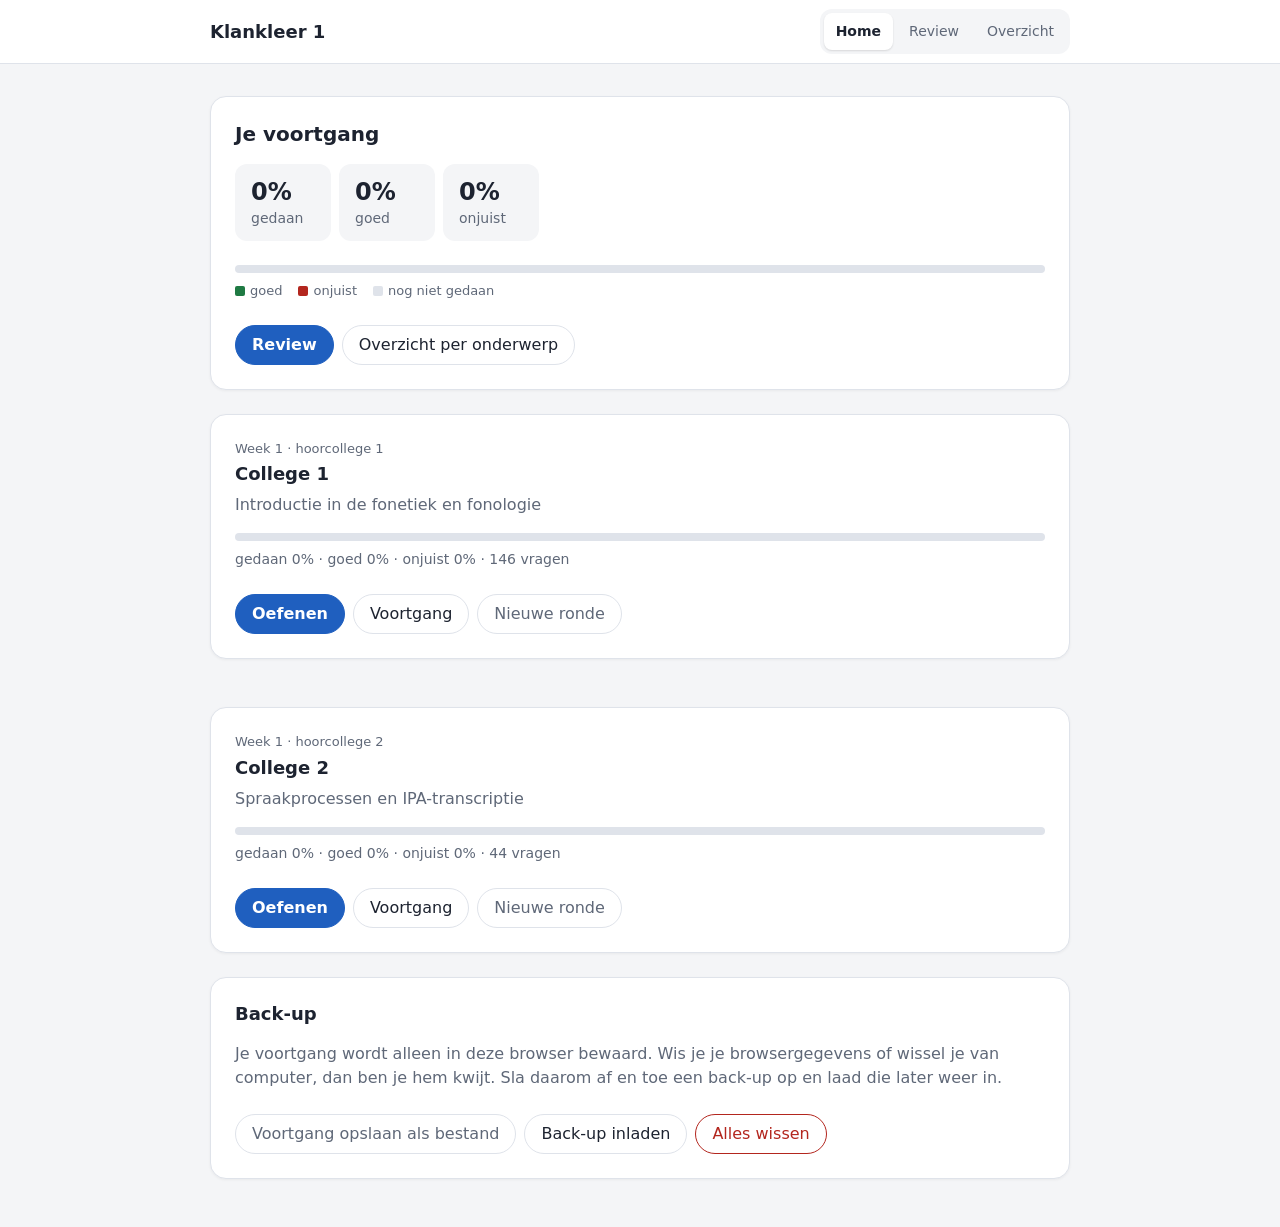
==== index.html @ 759a0076 "College 2: dia 22, 23, 36, 39, 49, 50 en 51 Co-Authored-By: Claude Opus 5.5 <noreply@anthropic.com> " ====
<!doctype html>
<html lang="nl">
<head>
<meta charset="utf-8">
<meta name="viewport" content="width=device-width, initial-scale=1">
<title>Klankleer 1 – Oefenen</title>
<style>
:root{
  --bg:#f4f5f7; --panel:#ffffff; --ink:#1d2330; --muted:#5f6878; --line:#dfe3ea;
  --accent:#1f5fbf; --accent-ink:#ffffff; --good:#1f7a43; --good-bg:#e5f4ea; --bad:#b3261e; --bad-bg:#fbe9e7; --flag:#b25e00; --flag-bg:#fff1dc;
  --chip:#ffffff; --chip-line:#9aa4b5; --band:#eef0f3; --focus:#f2b705;
}
@media (prefers-color-scheme: dark){
  :root:not([data-theme="light"]){
    --bg:#15181e; --panel:#1e232b; --ink:#e7eaf0; --muted:#a3abb9; --line:#323946;
    --accent:#6ea2ff; --accent-ink:#0d1420; --good:#6fd49a; --good-bg:#18301f; --bad:#ff8a80; --bad-bg:#3a1d1b; --flag:#ffb357; --flag-bg:#3a2a12;
    --chip:#ffffff; --chip-line:#9aa4b5; --band:#2a303a;
  }
}
:root[data-theme="dark"]{
  --bg:#15181e; --panel:#1e232b; --ink:#e7eaf0; --muted:#a3abb9; --line:#323946;
  --accent:#6ea2ff; --accent-ink:#0d1420; --good:#6fd49a; --good-bg:#18301f; --bad:#ff8a80; --bad-bg:#3a1d1b; --flag:#ffb357; --flag-bg:#3a2a12;
  --chip:#ffffff; --chip-line:#9aa4b5; --band:#2a303a;
}
*{box-sizing:border-box}
html,body{margin:0;padding:0}
body{background:var(--bg);color:var(--ink);font:16px/1.5 system-ui,-apple-system,"Segoe UI",Roboto,Ubuntu,sans-serif}
button{font:inherit;cursor:pointer}
a{color:var(--accent)}
header{position:sticky;top:0;z-index:20;background:var(--panel);border-bottom:1px solid var(--line);height:56px;
  display:flex;align-items:center;gap:12px;padding:0 16px}
header h1{font-size:17px;margin:0;font-weight:650;flex:1;white-space:nowrap;overflow:hidden;text-overflow:ellipsis}
.tabs{display:flex;gap:4px;background:var(--bg);padding:3px;border-radius:10px}
.tabs button{border:0;background:transparent;color:var(--muted);padding:6px 12px;border-radius:8px;font-size:14px}
.tabs button.on{background:var(--panel);color:var(--ink);box-shadow:0 1px 2px rgba(0,0,0,.12);font-weight:600}
.wrap{max-width:900px;margin:0 auto}
main{flex:1;min-width:0;padding:20px 16px 60px;scroll-margin-top:56px}
.page{max-width:860px;margin:0 auto}
.prog{height:4px;background:var(--line);border-radius:2px;margin:0 0 14px;overflow:hidden}.prog i{display:block;height:100%;background:var(--accent)}
.sbar{display:flex;height:10px;border-radius:5px;overflow:hidden;background:var(--line);margin:6px 0 2px}.sbar .g{background:var(--good)}.sbar .b{background:var(--bad)}
details.cat{border-top:1px solid var(--line);padding:12px 0}details.cat summary{cursor:pointer;list-style:none}details.cat summary::-webkit-details-marker{display:none}
.catrow{display:flex;justify-content:space-between;gap:10px;flex-wrap:wrap}.catrow b{font-size:16px}.nums{font-size:14px;color:var(--muted);font-variant-numeric:tabular-nums}
.grp{margin:10px 0 0 4px}.cr{display:flex;align-items:center;gap:12px;white-space:nowrap}@media(max-width:560px){.flag .lbl{display:none}}
.flag{border:1px solid var(--line);background:none;color:var(--muted);border-radius:999px;padding:2px 10px;font:inherit;font-size:13px;cursor:pointer;display:inline-flex;gap:5px;align-items:center}
.flag .ic{font-size:14px}.flag.on{border-color:var(--flag);color:var(--flag);background:var(--flag-bg);font-weight:600}
.fl{color:var(--flag)}.clickwrap{background:#fff;border:1px solid var(--line);border-radius:12px;padding:var(--s4);max-width:520px}.clicksvg{display:block;width:100%;height:auto;cursor:crosshair}.clicksvg .seg{stroke:#222;stroke-width:1.6}.clicksvg .seg.target{stroke:#1e8e3e;stroke-width:5}.clicksvg .dot{fill:#1a56c4}.clicksvg .dot.good{fill:#1e8e3e}.clicksvg .dot.bad{fill:#c5221f}.done{color:var(--good);margin-top:var(--s2)}.opt span.cnt{display:inline;font-weight:400;color:var(--muted)}.revhead{display:flex;justify-content:space-between;gap:var(--s3);margin-bottom:var(--s3)}.revhead a{color:var(--accent)}.revbox{margin-top:14px;padding-top:4px}.times{color:var(--bad);font-size:12px}.again{color:var(--accent)}.ovrow{display:flex;flex-wrap:wrap;gap:10px;align-items:center;margin-top:12px}.grp h4{margin:8px 0 2px;font-size:14px}.grp ul{margin:0;padding-left:18px;font-size:14px}.grp li{margin-bottom:var(--s2)}.rounds{margin-top:var(--s4);padding:var(--s3) var(--s4);background:var(--bg);border-radius:12px}
.optgroup{margin-top:var(--s6)}.optgroup h3{font-size:16px;margin:0 0 var(--s2)}
.opt{display:flex;gap:var(--s3);align-items:flex-start;padding:var(--s3) var(--s4);border:1px solid var(--line);border-radius:12px;margin-top:var(--s2);cursor:pointer}.opt:has(input:checked){border-color:var(--accent);background:var(--bg)}.opt input{margin-top:5px}.opt span{display:flex;flex-direction:column;gap:var(--s1)}
.qprev{color:var(--muted);font-size:13px;line-height:18px}.qprev .ans{color:var(--ink)}.grp li button{border:0;background:none;color:var(--accent);padding:2px 0;text-decoration:underline;font:inherit;text-align:left}
.legend{display:flex;gap:14px;font-size:13px;color:var(--muted);margin:4px 0 8px}.legend span::before{content:'';display:inline-block;width:10px;height:10px;border-radius:2px;margin-right:5px;vertical-align:-1px;background:var(--c)}
.crumb{color:var(--muted);font-size:14px;margin-bottom:6px;display:flex;justify-content:space-between;gap:8px}
.card{background:var(--panel);border:1px solid var(--line);border-radius:14px;padding:22px;box-shadow:0 1px 3px rgba(0,0,0,.05)}
.card h2{font-size:20px;margin:0 0 14px;line-height:1.35}
.figure{margin:12px 0;text-align:center}
.figure img{max-width:100%;max-height:60vh;height:auto;border-radius:8px;border:1px solid var(--line);background:#fff}
.btns{display:flex;flex-wrap:wrap;gap:10px;margin-top:18px;align-items:center}
.btn{border:1px solid var(--line);background:var(--panel);color:var(--ink);padding:9px 16px;border-radius:999px}
.btn.primary{background:var(--accent);border-color:var(--accent);color:var(--accent-ink);font-weight:600}
.btn.good{border-color:var(--good);color:var(--good)}
.btn.bad{border-color:var(--bad);color:var(--bad)}
.btn:disabled{opacity:.45;cursor:default}
.btn:focus-visible,.chip:focus-visible,.zone:focus-visible,input:focus-visible{outline:3px solid var(--focus);outline-offset:2px}
.feedback{margin-top:16px;padding:12px 14px;border-radius:10px;background:var(--bg);display:none}
.feedback.show{display:block}
.feedback.good{background:var(--good-bg)}
.feedback.bad{background:var(--bad-bg)}
.feedback .score{font-weight:650}
.ref{color:var(--muted);font-style:italic;margin-top:10px;font-size:15px}
.blankline{font-size:17px;line-height:2.2}
.blankline p{margin:0}
.blank{font:inherit;font-size:16px;padding:4px 8px;border:1px solid var(--chip-line);border-radius:6px;width:12em;max-width:100%;background:var(--panel);color:var(--ink)}
.blank.good{border-color:var(--good);background:var(--good-bg)}
.blank.bad{border-color:var(--bad);background:var(--bad-bg)}
.sol{font-size:14px;color:var(--good);margin-left:6px;font-weight:600}
.flip{min-height:180px;display:flex;flex-direction:column;justify-content:center;text-align:center;font-size:18px}
.flip p{margin:4px 0}
.flip .back{border-top:1px dashed var(--line);margin-top:16px;padding-top:16px}
.mc label{display:flex;gap:10px;align-items:flex-start;padding:10px 12px;border:1px solid var(--line);border-radius:10px;margin:8px 0;cursor:pointer}
.mc label.good{border-color:var(--good);background:var(--good-bg)}
.mc label.bad{border-color:var(--bad);background:var(--bad-bg)}
/* drag and drop */
.dqwrap{overflow-x:auto;border-radius:8px}
.dq{position:relative;width:100%;user-select:none;-webkit-user-select:none;background:#fff;border-radius:8px;overflow:hidden;border:1px solid var(--line)}
.dq img.bg{position:absolute;inset:0;width:100%;height:100%;pointer-events:none}
.zone{position:absolute;display:flex;flex-wrap:wrap;align-content:center;justify-content:center;gap:.2em;padding:.15em;border-radius:.3em}
.zone.hover{outline:.15em dashed var(--accent);background:rgba(31,95,191,.08)}
.zone.target{outline:.12em dashed rgba(31,95,191,.55)}
.chip{touch-action:none;position:absolute;display:flex;align-items:center;justify-content:center;text-align:center;line-height:1.1;
  background:var(--chip);color:#1d2330;border:.08em solid var(--chip-line);border-radius:.3em;padding:.1em .25em;
  font-size:1em;cursor:grab;box-shadow:0 .08em .2em rgba(0,0,0,.18);hyphens:manual;overflow-wrap:normal;z-index:2}
.chip p{margin:0}
.zone .chip{position:static}
.viewonly .chip{cursor:default}
.chip.drag{cursor:grabbing;z-index:50;box-shadow:0 .3em .8em rgba(0,0,0,.3)}
.chip.sel{outline:.15em solid var(--focus)}
.chip.good{border-color:#1f7a43;background:#e5f4ea}
.chip.bad{border-color:#b3261e;background:#fbe9e7}
.ipa{font-family:"Charis SIL","Doulos SIL","Noto Sans","DejaVu Sans","Segoe UI",sans-serif}
.chip .ipa{font-size:1.5em}
.card h2.ipaq{font-weight:400}.card h2.ipaq b{font-weight:800}
.ipain{font-family:"Charis SIL","Doulos SIL","Noto Sans","DejaVu Sans","Segoe UI",sans-serif;font-size:22px;min-width:7em;text-align:center}
.ipakeys{display:flex;flex-wrap:wrap;gap:6px;margin-top:12px}
.btn.ipakey{min-width:48px;font-size:22px;padding:4px 10px;font-family:"Charis SIL","Doulos SIL","Noto Sans","DejaVu Sans","Segoe UI",sans-serif}
.hint{color:var(--muted);font-size:14px;margin:8px 0 0}
.bar{height:8px;border-radius:4px;background:var(--line);overflow:hidden;min-width:80px}
.bar i{display:block;height:100%;background:var(--good)}
.stat{display:flex;gap:12px;flex-wrap:wrap;margin:6px 0 14px}
.stat div{background:var(--bg);border-radius:10px;padding:10px 14px}
.stat b{display:block;font-size:22px}
.muted{color:var(--muted)}
@media (max-width:820px){
  header h1{font-size:15px}
  .tabs button{padding:6px 8px}
  .card{padding:16px}
}
.tabs a{color:var(--muted);padding:6px 12px;border-radius:8px;font-size:14px;text-decoration:none;white-space:nowrap}
.tabs a.on{background:var(--panel);color:var(--ink);box-shadow:0 1px 2px rgba(0,0,0,.12);font-weight:600}
.tabs a.back{color:var(--accent)}
#brand{color:inherit;text-decoration:none}
.card + .card,.grid + .card,.card + .grid{margin-top:16px}
.card h3{margin:0 0 6px;font-size:18px}
.grid{display:grid;grid-template-columns:repeat(auto-fill,minmax(260px,1fr));gap:16px;margin-top:16px}
.grid .card{margin:0}
.small{font-size:13px}
.warn{background:var(--bad-bg);color:var(--ink);padding:8px 12px;border-radius:8px}
:root{--hi:#2e8b57;--mid:#e0a526;--lo:#c8453b}
.tiles{display:grid;grid-template-columns:repeat(auto-fill,minmax(150px,1fr));gap:10px;margin-top:10px}
.tile{display:flex;flex-direction:column;gap:2px;align-items:flex-start;text-align:left;border:0;border-radius:10px;padding:12px;color:#fff;font:inherit}
.tile .big{font-size:24px;font-weight:700;line-height:1.1}
.tile.hi{background:var(--hi)}.tile.mid{background:var(--mid);color:#1d2330}.tile.lo{background:var(--lo)}
.tile.todo{background:var(--bg);color:var(--muted);border:1px dashed var(--line)}
@media (max-width:600px){ header{flex-wrap:wrap;height:auto;padding:8px 12px;gap:6px} header h1{flex-basis:100%} .tabs{overflow-x:auto;max-width:100%} }

/* ---------- ritme: alles op een 4px-raster (4, 8, 12, 16, 24, 32, 48) ---------- */
.czbox{margin:var(--s6) 0;padding:var(--s6) var(--s4);border:1px solid var(--line);border-radius:12px;background:var(--bg);text-align:center}
.czlabel{font-size:14px;color:var(--muted);text-transform:uppercase;letter-spacing:.06em;margin-bottom:var(--s4)}
.czrow{display:flex;flex-wrap:wrap;justify-content:center;align-items:center;gap:var(--s2)}
.czsep{color:var(--muted)}
.cz{min-width:120px;padding:var(--s3) var(--s4);border:2px solid var(--line);border-radius:8px;background:var(--panel);font-size:17px;font-weight:600}

@media (max-width:600px){.czsep{display:none}.czrow{display:grid;grid-template-columns:1fr 1fr}.cz{min-width:0;font-size:16px}}
.cz.gap{border-style:dashed;border-color:var(--accent);color:var(--accent);background:transparent}
.cz.gap.shown{border-style:solid;border-color:var(--good);background:var(--good-bg);color:var(--good)}
.cz{display:flex;justify-content:center;align-items:center;text-align:center}
:root{--s1:4px;--s2:8px;--s3:12px;--s4:16px;--s6:24px;--s8:32px;--s12:48px;--page:860px}
header{height:64px;padding:0 max(var(--s4),calc((100% - var(--page)) / 2));gap:var(--s4)}
header h1{font-size:18px}
.tabs{padding:var(--s1);gap:var(--s1);border-radius:12px}
.tabs a{padding:var(--s2) var(--s3);border-radius:8px}
main{padding:var(--s8) var(--s4) var(--s12)}
.card{padding:var(--s6);border-radius:16px}
.card h2{margin:0 0 var(--s4)}
.card h3{margin:0 0 var(--s1);font-size:18px;line-height:1.3}
.card + .card,.grid + .card,.card + .grid{margin-top:var(--s6)}
.grid{grid-template-columns:repeat(auto-fill,minmax(320px,1fr));gap:var(--s6);margin-top:var(--s6)}
.grid .card.col{display:flex;flex-direction:column}
.card.col .small{margin-bottom:var(--s1)}
.card.col p{margin:0 0 var(--s4)}
.card.col .btns{margin-top:auto;padding-top:var(--s6)}
.stat{gap:var(--s2);margin:0 0 var(--s6)}
.stat div{padding:var(--s3) var(--s4);border-radius:12px;min-width:96px;font-size:14px;color:var(--muted)}
.stat b{font-size:24px;line-height:32px;color:var(--ink)}
.sbar{height:8px;border-radius:4px;margin:0}
.legend{gap:var(--s4);margin:var(--s2) 0 0}
.nums{margin-top:var(--s2)}
.btns{gap:var(--s2);margin-top:var(--s6)}
.btn{padding:var(--s2) var(--s4);min-height:40px;line-height:22px}
.btn:disabled,.btn.primary:disabled{opacity:1;background:transparent;border-color:var(--line);color:var(--muted);font-weight:400;cursor:default}
.card > p.muted{margin:var(--s4) 0 0}
.warn{margin:var(--s4) 0 0;padding:var(--s2) var(--s3)}
.revbox{margin-top:var(--s6);padding-top:0}
.revbox .btns{margin-top:var(--s2)!important}
.revbox .small + .btns + .small{margin-top:var(--s4)!important}
details.cat{padding:var(--s4) 0}
details.cat:first-of-type{margin-top:var(--s6)}
.catrow{margin-bottom:var(--s2)}
.grp{margin:var(--s3) 0 0}
.grp h4{margin:var(--s3) 0 var(--s1)}
.prog{margin:0 0 var(--s4)}
.crumb{margin-bottom:var(--s2);align-items:center;min-height:32px}
.feedback{margin-top:var(--s4);padding:var(--s3) var(--s4);border-radius:12px}
.ref{margin-top:var(--s2)}
.tiles{gap:var(--s3);margin-top:var(--s3)}
.tile{padding:var(--s3) var(--s4);border-radius:12px;gap:var(--s1)}
.mc label{padding:var(--s3) var(--s4);margin:var(--s2) 0;gap:var(--s3)}
.card h2 p{margin:0}.card h2 p + p{margin-top:var(--s2)}
.card.col > p.muted{margin:var(--s1) 0 var(--s4)}
.grid{grid-template-columns:1fr}
.catrow{align-items:baseline}.catrow .nums{margin-top:0}
@media (max-width:820px){ .card{padding:var(--s4)} main{padding:var(--s6) var(--s4) var(--s12)} }
@media (max-width:600px){ header{height:auto;padding:var(--s2) var(--s4);gap:var(--s2)} .grid{grid-template-columns:1fr} }

/* klikbaar maken zichtbaar */
details.cat summary{border-radius:8px;margin:0 calc(-1 * var(--s2));padding:var(--s2)}
details.cat summary:hover{background:var(--bg)}
details.cat summary:focus-visible{outline:3px solid var(--focus)}
.chev{display:inline-block;width:8px;height:8px;border-right:2px solid var(--muted);border-bottom:2px solid var(--muted);transform:rotate(-45deg);margin:0 var(--s3) 0 var(--s1);vertical-align:2px;transition:transform .15s}
details.cat[open] .chev{transform:rotate(45deg);vertical-align:4px}
details.cat{padding:var(--s2) 0}
.tile{position:relative;cursor:pointer;transition:transform .1s, box-shadow .1s}
.tile:hover{transform:translateY(-2px);box-shadow:0 4px 12px rgba(0,0,0,.15)}
.tile .go{position:absolute;right:var(--s3);bottom:var(--s3);font-size:16px;opacity:.8}
</style>
</head>
<body>
<header>
  <h1><a id="brand" href="#/">Klankleer 1</a></h1>
  <nav class="tabs" id="nav"></nav>
</header>
<div class="wrap">
  <main><div class="page" id="page"></div></main>
</div>
<script>
const DATA = {"colleges": [{"id": "c1", "title": "College 1", "week": "Week 1 · hoorcollege 1", "sub": "Introductie in de fonetiek en fonologie", "items": [{"code": "KLC1D14V1", "num": 1, "title": "Fonetiek – deelgebieden", "cat": "Fonetiek", "type": "drag", "question": "Sleep elk deelgebied van de fonetiek naar wat het bestudeert.", "size": {"width": 600, "height": 360}, "bg": "images/KLC1D14V1.png", "els": [{"text": "<p>articulatorisch<\/p>", "x": 73.2, "y": 79.44444444444444, "w": 7.6, "h": 2}, {"text": "<p>akoestisch<\/p>", "x": 6.533333333333334, "y": 79.44444444444444, "w": 7.6, "h": 2}, {"text": "<p>perceptief<\/p>", "x": 39.86666666666667, "y": 79.44444444444444, "w": 7.6, "h": 2}], "zones": [{"x": 5.833333333333333, "y": 50, "w": 8.125, "h": 2.5, "single": true, "correct": [0], "label": "spraakproductie"}, {"x": 39.166666666666664, "y": 50, "w": 8.125, "h": 2.5, "single": true, "correct": [1], "label": "spraakgeluid"}, {"x": 72.5, "y": 50, "w": 8.125, "h": 2.5, "single": true, "correct": [2], "label": "spraakperceptie"}], "ref": "Zie: week 1, college 1, dia 14"}, {"code": "KLC1D19V1", "num": 2, "title": "Fonetiek – fonetiek en fonologie", "cat": "Fonetiek", "type": "mc", "question": "<p>Welke van deze twee zinnen is waar?<\/p>", "answers": [{"text": "<div>Fonologie is een subdomein van fonetiek.<\/div>", "correct": false}, {"text": "<div>Fonetiek is een subdomein van fonologie.<\/div>", "correct": true}], "ref": "Zie: week 1, college 1, dia 19"}, {"code": "KLC1D18V1", "num": 3, "title": "Fonetiek – fonologie", "cat": "Fonetiek", "type": "blanks", "question": "<p>Vul het ontbrekende woord in.<\/p>", "segs": [{"text": "<p>Fonologie is een deelgebied van taalkunde dat zich bezighoudt met "}, {"blank": ["klanksystemen"]}, {"text": ".<\/p>"}], "correct": "klanksystemen", "ref": "Zie: week 1, college 1, dia 18", "image": null, "alt": ""}, {"code": "KLC1D14V2", "num": 4, "title": "Fonetiek – deelgebieden", "cat": "Fonetiek", "type": "blanks", "question": "<p>Hoe heet het deelgebied van de fonetiek dat de productie van spraakklanken bestudeert?<\/p>", "segs": [{"text": "<p>"}, {"blank": ["articulatorisch"]}, {"text": "<\/p>"}], "correct": "articulatorisch", "ref": "Zie: week 1, college 1, dia 14", "image": null, "alt": ""}, {"code": "KLC1D13V1", "num": 5, "title": "Fonetiek – wat bestudeert fonetiek", "cat": "Fonetiek", "type": "card", "front": "<p>Welke drie onderdelen van de fonetiek zijn op de dia weggehaald?<\/p>", "back": "<p>spraakproductie, spraakgeluid, spraakperceptie<\/p>", "ref": "Zie: week 1, college 1, dia 13", "image": "images/image-2bIuHTAJ.png", "alt": "Schema spraakketen, dia 13, met de drie onderdelen van de fonetiek afgedekt"}, {"code": "KLC1D31V1", "num": 6, "title": "Systemen – bron en filter", "cat": "Systemen", "type": "drag", "question": "Sleep elk onderdeel naar de juiste component.", "size": {"width": 600, "height": 450}, "bg": "images/KLC1D31V1.png", "els": [{"text": "<p>energiebron<\/p>", "x": 8.0, "y": 72, "w": 9, "h": 2}, {"text": "<p>geluidsbron<\/p>", "x": 36.0, "y": 72, "w": 9, "h": 2}, {"text": "<p>filter<\/p>", "x": 64.0, "y": 72, "w": 9, "h": 2}], "zones": [{"x": 2.5, "y": 38.88888888888889, "w": 10.625, "h": 3.125, "single": true, "correct": [0], "label": "subglottale component"}, {"x": 35.833333333333336, "y": 38.88888888888889, "w": 10.625, "h": 3.125, "single": true, "correct": [1], "label": "glottale component"}, {"x": 69.16666666666667, "y": 38.88888888888889, "w": 10.625, "h": 3.125, "single": true, "correct": [2], "label": "supraglottale component"}], "ref": "Zie: week 1, college 1, dia 30–31"}, {"code": "KLC1D15V1", "num": 7, "title": "Fonetiek – taal en spraak", "cat": "Fonetiek", "type": "card", "front": "<p>Wat is het verschil tussen taal en spraak?<\/p>", "back": "<p>Spraak is de productie van individuele klanken.<\/p><p>Taal is het gebruik van spraak om te communiceren. <\/p>", "ref": "Zie: week 1, college 1, dia 15", "image": null, "alt": ""}, {"code": "KLC1D20V1", "num": 8, "title": "Fonetiek – fonetisch of fonologisch", "cat": "Fonetiek", "type": "card", "front": "<p>rood ~ lood<\/p><p>Is dit een fonetisch of een fonologisch verschil, en waarom?<\/p>", "back": "<p>Beide. <\/p><p><strong>Fonetisch<\/strong>: de r en de l klinken anders.<\/p><p><strong>Fonologisch<\/strong>: het klankverschil zorgt ook voor verschil in betekenis.<\/p>", "ref": "Zie: week 1, college 1, dia 20", "image": null, "alt": ""}, {"code": "KLC1D18V2", "num": 9, "title": "Fonetiek – vakgebieden", "cat": "Fonetiek", "type": "blanks", "question": "<p>Vul het ontbrekende woord in.<\/p>", "segs": [{"text": "<p>"}, {"blank": ["Fonologie"]}, {"text": " is een deelgebied van taalkunde dat zich bezighoudt met klanksystemen.<\/p>"}], "correct": "fonologie", "ref": "Zie: week 1, college 1, dia 18", "image": null, "alt": ""}, {"code": "KLC1D30V4", "num": 10, "title": "Systemen – effect", "cat": "Systemen", "type": "blanks", "question": "<p>Het subglottale systeem zorgt voor spierspanning en luchtaanvoer van de longen. Wat is het effect hiervan?<\/p>", "segs": [{"text": "<p>"}, {"blank": ["volume"]}, {"text": "<\/p>"}], "correct": "volume", "ref": "Zie: week 1, college 1, dia 30", "image": null, "alt": ""}, {"code": "KLC1D24V1", "num": 11, "title": "Systemen", "cat": "Systemen", "type": "blanks", "question": "<p>Welk systeem van het spraakproductieapparaat zit op plek A?<\/p>", "segs": [{"text": "<p>"}, {"blank": ["supraglottale systeem", "supraglottaal systeem", "supraglottaal", "supraglottale"]}, {"text": "<\/p>"}], "correct": "supraglottale systeem", "ref": "Zie: week 1, college 1, dia 24", "image": "images/KLC1D24.png", "alt": "Doorsnede van het hoofd met drie gemarkeerde gebieden A, B en C"}, {"code": "KLC1D24V4", "num": 12, "title": "Systemen – model van spraak", "cat": "Systemen", "type": "blanks", "question": "<p>Hoe heet het model van spraak dat bestaat uit het subglottale, glottale en supraglottale systeem?<\/p>", "segs": [{"text": "<p>"}, {"blank": ["power-source-filter model", "power-source-filter", "power source filter model", "power-source-filtermodel"]}, {"text": "<\/p>"}], "correct": "power-source-filter model", "ref": "Zie: week 1, college 1, dia 24", "image": null, "alt": ""}, {"code": "KLC1D30V1", "num": 13, "title": "Systemen – functie", "cat": "Systemen", "type": "card", "front": "<p>Welke functie heeft het subglottale systeem?<\/p>", "back": "<p>Spierspanning, luchtaanvoer van de longen<\/p>", "ref": "Zie: week 1, college 1, dia 30", "image": null, "alt": ""}, {"code": "KLC1D25V1", "num": 14, "title": "Systemen – onderdelen", "cat": "Systemen", "type": "card", "front": "<p>Uit welke onderdelen bestaat het subglottale systeem?<\/p>", "back": "<p>Longen (en bijbehorende spieren), trachea (luchtpijp), luchtwegen onder de larynx<\/p>", "ref": "Zie: week 1, college 1, dia 25", "image": null, "alt": ""}, {"code": "KLC1D27V19", "num": 15, "title": "Spraakorganen", "cat": "Spraakorganen", "type": "drag", "question": "Sleep elke term naar het juiste vak.", "size": {"width": 900, "height": 948}, "bg": "images/KLC1D27V19.png", "els": [{"text": "<p>neusholte<\/p>", "x": 1.9821605550049552, "y": 73.09501411100658, "w": 7.972001982160554, "h": 4.013875123885034}, {"text": "<p>mondholte<\/p>", "x": 18.13676907829534, "y": 73.09501411100658, "w": 7.972001982160554, "h": 4.013875123885034}, {"text": "<p>hard gehemelte (palatum)<\/p>", "x": 34.29137760158573, "y": 73.09501411100658, "w": 7.972001982160554, "h": 4.013875123885034}, {"text": "<p>tandkassen (alveolen)<\/p>", "x": 50.44598612487612, "y": 73.09501411100658, "w": 7.972001982160554, "h": 4.013875123885034}, {"text": "<p>zacht gehemelte (velum)<\/p>", "x": 66.6005946481665, "y": 73.09501411100658, "w": 7.972001982160554, "h": 4.013875123885034}, {"text": "<p>keelholte (pharynx)<\/p>", "x": 82.7552031714569, "y": 73.09501411100658, "w": 7.972001982160554, "h": 4.013875123885034}, {"text": "<p>tong<\/p>", "x": 1.9821605550049552, "y": 81.74976481655692, "w": 7.972001982160554, "h": 4.013875123885034}, {"text": "<p>strotklep (epiglottis)<\/p>", "x": 18.13676907829534, "y": 81.74976481655692, "w": 7.972001982160554, "h": 4.013875123885034}, {"text": "<p>lippen<\/p>", "x": 34.29137760158573, "y": 81.74976481655692, "w": 7.972001982160554, "h": 4.013875123885034}, {"text": "<p>strottenhoofd (larynx)<\/p>", "x": 50.44598612487612, "y": 81.74976481655692, "w": 7.972001982160554, "h": 4.013875123885034}, {"text": "<p>stemspleet (glottis)<\/p>", "x": 66.6005946481665, "y": 81.74976481655692, "w": 7.972001982160554, "h": 4.013875123885034}, {"text": "<p>luchtpijp (trachea)<\/p>", "x": 82.7552031714569, "y": 81.74976481655692, "w": 7.972001982160554, "h": 4.013875123885034}, {"text": "<p>slokdarm (esophagus)<\/p>", "x": 1.9821605550049552, "y": 90.40451552210725, "w": 7.972001982160554, "h": 4.013875123885034}], "zones": [{"x": 65.75817641228939, "y": 12.982126058325495, "w": 7.972001982160554, "h": 4.013875123885034, "single": true, "correct": [0], "label": "neusholte"}, {"x": 25.074331020812686, "y": 15.522107243650046, "w": 7.972001982160554, "h": 4.013875123885034, "single": true, "correct": [1], "label": "mondholte"}, {"x": 44.49950445986125, "y": 18.438381937911572, "w": 7.972001982160554, "h": 4.013875123885034, "single": true, "correct": [2], "label": "hard gehemelte (palatum)"}, {"x": 69.87115956392468, "y": 23.142050799623707, "w": 7.972001982160554, "h": 4.013875123885034, "single": true, "correct": [3], "label": "tandkassen (alveolen)"}, {"x": 20.614469772051535, "y": 24.082784571966133, "w": 7.972001982160554, "h": 4.013875123885034, "single": true, "correct": [4], "label": "zacht gehemelte (velum)"}, {"x": 25.074331020812686, "y": 31.796801505174038, "w": 7.972001982160554, "h": 4.013875123885034, "single": true, "correct": [5], "label": "keelholte (pharynx)"}, {"x": 51.238850346878095, "y": 37.723424270931325, "w": 7.972001982160554, "h": 4.013875123885034, "single": true, "correct": [6], "label": "tong"}, {"x": 20.614469772051535, "y": 40.35747883349012, "w": 7.972001982160554, "h": 4.013875123885034, "single": true, "correct": [7], "label": "strotklep (epiglottis)"}, {"x": 85.72844400396433, "y": 41.11006585136406, "w": 7.972001982160554, "h": 4.013875123885034, "single": true, "correct": [8], "label": "lippen"}, {"x": 2.8245787908820614, "y": 45.06114769520226, "w": 7.972001982160554, "h": 4.013875123885034, "single": true, "correct": [9], "label": "strottenhoofd (larynx)"}, {"x": 4.360753221010902, "y": 53.5277516462841, "w": 7.972001982160554, "h": 4.013875123885034, "single": true, "correct": [10], "label": "stemspleet (glottis)"}, {"x": 61.34786917740337, "y": 64.25211665098777, "w": 7.972001982160554, "h": 4.013875123885034, "single": true, "correct": [11], "label": "luchtpijp (trachea)"}, {"x": 18.434093161546087, "y": 64.39322671683914, "w": 7.972001982160554, "h": 4.013875123885034, "single": true, "correct": [12], "label": "slokdarm (esophagus)"}], "ref": "Zie: week 1, college 1, dia 27"}, {"code": "KLC1D14V3", "num": 16, "title": "Fonetiek – deelgebieden", "cat": "Fonetiek", "type": "blanks", "question": "<p>Hoe heet het deelgebied van de fonetiek dat het overbrengen van spraakklanken bestudeert?<\/p>", "segs": [{"text": "<p>"}, {"blank": ["akoestisch"]}, {"text": "<\/p>"}], "correct": "akoestisch", "ref": "Zie: week 1, college 1, dia 14", "image": null, "alt": ""}, {"code": "KLC1D20V2", "num": 17, "title": "Fonetiek – fonetisch of fonologisch", "cat": "Fonetiek", "type": "card", "front": "<p>[ʀoːt] ~ [roːt]<\/p><p>Is dit een fonetisch of een fonologisch verschil, en waarom?<\/p>", "back": "<p>Alleen fonetisch. <\/p><p>De [ʀ] en de [r] klinken anders, maar het blijft hetzelfde woord (rood).<\/p><p>Het verschil maakt in het Nederlands geen betekenisonderscheid.<\/p>", "ref": "Zie: week 1, college 1, dia 20", "image": null, "alt": ""}, {"code": "KLC1D27V20", "num": 18, "title": "Spraakorganen – de tong", "cat": "Spraakorganen", "type": "drag", "question": "Sleep elke term naar het juiste vak.", "size": {"width": 900, "height": 974}, "bg": "images/KLC1D27V20.png", "els": [{"text": "<p>tongrug<\/p>", "x": 2.600780234070221, "y": 73.5576923076923, "w": 10.533159947984394, "h": 6.217490247074122}, {"text": "<p>tongblad<\/p>", "x": 23.927178153446032, "y": 73.5576923076923, "w": 10.533159947984394, "h": 6.217490247074122}, {"text": "<p>tongpunt<\/p>", "x": 45.25357607282184, "y": 73.5576923076923, "w": 10.533159947984394, "h": 6.217490247074122}, {"text": "<p>tongwortel<\/p>", "x": 66.57997399219767, "y": 73.5576923076923, "w": 10.533159947984394, "h": 6.217490247074122}, {"text": "<p>tongbeen<\/p>", "x": 2.600780234070221, "y": 86.17788461538461, "w": 10.533159947984394, "h": 6.217490247074122}], "zones": [{"x": 19.700910273081927, "y": 0.1201923076923077, "w": 10.533159947984394, "h": 6.217490247074122, "single": true, "correct": [0], "label": "tongrug"}, {"x": 59.687906371911566, "y": 3.8461538461538463, "w": 10.533159947984394, "h": 6.217490247074122, "single": true, "correct": [1], "label": "tongblad"}, {"x": 81.20936280884266, "y": 12.920673076923078, "w": 10.533159947984394, "h": 6.217490247074122, "single": true, "correct": [2], "label": "tongpunt"}, {"x": 0.13003901170351106, "y": 15.985576923076922, "w": 10.533159947984394, "h": 6.217490247074122, "single": true, "correct": [3], "label": "tongwortel"}, {"x": 54.0962288686606, "y": 60.87740384615385, "w": 10.533159947984394, "h": 6.217490247074122, "single": true, "correct": [4], "label": "tongbeen"}], "ref": "Zie: week 1, college 1, dia 27"}, {"code": "KLC1D30V5", "num": 19, "title": "Systemen – effect", "cat": "Systemen", "type": "blanks", "question": "<p>Het glottale systeem zorgt voor beweging van de stembanden. Wat is het effect hiervan?<\/p>", "segs": [{"text": "<p>"}, {"blank": ["toonhoogte"]}, {"text": "<\/p>"}], "correct": "toonhoogte", "ref": "Zie: week 1, college 1, dia 30", "image": null, "alt": ""}, {"code": "KLC1D24V2", "num": 20, "title": "Systemen", "cat": "Systemen", "type": "blanks", "question": "<p>Welk systeem van het spraakproductieapparaat zit op plek B?<\/p>", "segs": [{"text": "<p>"}, {"blank": ["glottale systeem", "glottaal systeem", "glottaal", "glottale"]}, {"text": "<\/p>"}], "correct": "glottale systeem", "ref": "Zie: week 1, college 1, dia 24", "image": "images/KLC1D24.png", "alt": "Doorsnede van het hoofd met drie gemarkeerde gebieden A, B en C"}, {"code": "KLC1D28V10", "num": 21, "title": "Spraakorganen – spraakkanaal", "cat": "Spraakorganen", "type": "drag", "question": "Sleep elke term naar het juiste vak.", "size": {"width": 900, "height": 913}, "bg": "images/KLC1D28V10.png", "els": [{"text": "<p>zacht gehemelte (velum)<\/p>", "x": 2.1052631578947367, "y": 77.17842323651453, "w": 8.526315789473683, "h": 5.032894736842105}, {"text": "<p>tongrug<\/p>", "x": 19.36842105263158, "y": 77.17842323651453, "w": 8.526315789473683, "h": 5.032894736842105}, {"text": "<p>lippen<\/p>", "x": 36.63157894736842, "y": 77.17842323651453, "w": 8.526315789473683, "h": 5.032894736842105}, {"text": "<p>tongwortel<\/p>", "x": 53.89473684210526, "y": 77.17842323651453, "w": 8.526315789473683, "h": 5.032894736842105}, {"text": "<p>tongpunt<\/p>", "x": 71.15789473684211, "y": 77.17842323651453, "w": 8.526315789473683, "h": 5.032894736842105}, {"text": "<p>faryngale wand<\/p>", "x": 2.1052631578947367, "y": 88.07053941908714, "w": 8.526315789473683, "h": 5.032894736842105}, {"text": "<p>strotklep (epiglottis)<\/p>", "x": 19.36842105263158, "y": 88.07053941908714, "w": 8.526315789473683, "h": 5.032894736842105}, {"text": "<p>strottenhoofd (larynx)<\/p>", "x": 36.63157894736842, "y": 88.07053941908714, "w": 8.526315789473683, "h": 5.032894736842105}, {"text": "<p>stemplooien<\/p>", "x": 53.89473684210526, "y": 88.07053941908714, "w": 8.526315789473683, "h": 5.032894736842105}], "zones": [{"x": 13.210526315789473, "y": 6.690871369294606, "w": 8.526315789473683, "h": 5.032894736842105, "single": true, "correct": [0], "label": "zacht gehemelte (velum)"}, {"x": 51.89473684210526, "y": 11.825726141078837, "w": 8.526315789473683, "h": 5.032894736842105, "single": true, "correct": [1], "label": "tongrug"}, {"x": 84.73684210526315, "y": 15.819502074688796, "w": 8.526315789473683, "h": 5.032894736842105, "single": true, "correct": [2], "label": "lippen"}, {"x": 7.473684210526316, "y": 25.72614107883817, "w": 8.526315789473683, "h": 5.032894736842105, "single": true, "correct": [3], "label": "tongwortel"}, {"x": 76.84210526315789, "y": 29.66804979253112, "w": 8.526315789473683, "h": 5.032894736842105, "single": true, "correct": [4], "label": "tongpunt"}, {"x": 46.8421052631579, "y": 37.0850622406639, "w": 8.526315789473683, "h": 5.032894736842105, "single": true, "correct": [5], "label": "faryngale wand"}, {"x": 11.578947368421053, "y": 40.04149377593361, "w": 8.526315789473683, "h": 5.032894736842105, "single": true, "correct": [6], "label": "strotklep (epiglottis)"}, {"x": 11.578947368421053, "y": 50.20746887966805, "w": 8.526315789473683, "h": 5.032894736842105, "single": true, "correct": [7], "label": "strottenhoofd (larynx)"}, {"x": 11.578947368421053, "y": 60.37344398340249, "w": 8.526315789473683, "h": 5.032894736842105, "single": true, "correct": [8], "label": "stemplooien"}], "ref": "Zie: week 1, college 1, dia 28"}, {"code": "KLC1D30V2", "num": 22, "title": "Systemen – functie", "cat": "Systemen", "type": "card", "front": "<p>Welke functie heeft het glottale systeem?<\/p>", "back": "<p>Beweging van de stembanden (vocal fold vibration)<\/p>", "ref": "Zie: week 1, college 1, dia 30", "image": null, "alt": ""}, {"code": "KLC1D29V2", "num": 23, "title": "Systemen – onderdelen", "cat": "Systemen", "type": "card", "front": "<p>Uit welke onderdelen bestaat het glottale systeem?<\/p>", "back": "<p>Strottenhoofd, glottis (= opening tussen de stembanden), stembanden<\/p>", "ref": "Zie: week 1, college 1, dia 29", "image": null, "alt": ""}, {"code": "KLC1D14V4", "num": 24, "title": "Fonetiek – deelgebieden", "cat": "Fonetiek", "type": "blanks", "question": "<p>Hoe heet het deelgebied van de fonetiek dat de perceptie van spraakklanken bestudeert?<\/p>", "segs": [{"text": "<p>"}, {"blank": ["perceptief"]}, {"text": "<\/p>"}], "correct": "perceptief", "ref": "Zie: week 1, college 1, dia 14", "image": null, "alt": ""}, {"code": "KLC1D30V6", "num": 25, "title": "Systemen – effect", "cat": "Systemen", "type": "blanks", "question": "<p>Het supraglottale systeem zorgt voor resonantie in de spraakbuis. Wat is het effect hiervan?<\/p>", "segs": [{"text": "<p>"}, {"blank": ["timbre", "klankkleur", "timbre of klankkleur"]}, {"text": "<\/p>"}], "correct": "timbre of klankkleur", "ref": "Zie: week 1, college 1, dia 30", "image": null, "alt": ""}, {"code": "KLC1D27V1", "num": 26, "title": "Spraakorganen", "cat": "Spraakorganen", "type": "blanks", "question": "<p>Wat staat op plek A?<\/p>", "segs": [{"text": "<p>"}, {"blank": ["neusholte"]}, {"text": "<\/p>"}], "correct": "neusholte", "ref": "Zie: week 1, college 1, dia 27", "image": "images/KLC1D27a.png", "alt": "Doorsnede van het hoofd met de spraakorganen, labels vervangen door letters A tot en met M"}, {"code": "KLC1D27V14", "num": 27, "title": "Spraakorganen – de tong", "cat": "Spraakorganen", "type": "blanks", "question": "<p>Wat staat op plek A?<\/p>", "segs": [{"text": "<p>"}, {"blank": ["tongrug"]}, {"text": "<\/p>"}], "correct": "tongrug", "ref": "Zie: week 1, college 1, dia 27", "image": "images/KLC1D27b.png", "alt": "Doorsnede van de tong, labels vervangen door letters A tot en met E"}, {"code": "KLC1D28V1", "num": 28, "title": "Spraakorganen – spraakkanaal", "cat": "Spraakorganen", "type": "blanks", "question": "<p>Wat staat op plek A?<\/p>", "segs": [{"text": "<p>"}, {"blank": ["zacht gehemelte", "velum"]}, {"text": "<\/p>"}], "correct": "zacht gehemelte (velum)", "ref": "Zie: week 1, college 1, dia 28", "image": "images/KLC1D28.png", "alt": "Doorsnede van het spraakkanaal, labels vervangen door letters A tot en met I"}, {"code": "KLC1D29V1", "num": 29, "title": "Spraakorganen", "cat": "Spraakorganen", "type": "blanks", "question": "<p>Wat staat op plek A?<\/p>", "segs": [{"text": "<p>"}, {"blank": ["glottis", "stemspleet"]}, {"text": "<\/p>"}], "correct": "glottis", "ref": "Zie: week 1, college 1, dia 29", "image": "images/KLC1D29.png", "alt": "Doorsnede van het hoofd met een pijl naar plek A"}, {"code": "KLC1D24V3", "num": 30, "title": "Systemen", "cat": "Systemen", "type": "blanks", "question": "<p>Welk systeem van het spraakproductieapparaat zit op plek C?<\/p>", "segs": [{"text": "<p>"}, {"blank": ["subglottale systeem", "subglottaal systeem", "subglottaal", "subglottale"]}, {"text": "<\/p>"}], "correct": "subglottale systeem", "ref": "Zie: week 1, college 1, dia 24", "image": "images/KLC1D24.png", "alt": "Doorsnede van het hoofd met drie gemarkeerde gebieden A, B en C"}, {"code": "KLC1D30V3", "num": 31, "title": "Systemen – functie", "cat": "Systemen", "type": "card", "front": "<p>Welke functie heeft het supraglottale systeem?<\/p>", "back": "<p>Resonantie in de spraakbuis (het spraakkanaal)<\/p>", "ref": "Zie: week 1, college 1, dia 30", "image": null, "alt": ""}, {"code": "KLC1D26V1", "num": 32, "title": "Systemen – onderdelen", "cat": "Systemen", "type": "card", "front": "<p>Uit welke onderdelen bestaat het supraglottale systeem?<\/p>", "back": "<p>De mond-keelholte en de neusholte (ook wel: spraakkanaal of spraakbuis)<\/p>", "ref": "Zie: week 1, college 1, dia 26", "image": null, "alt": ""}, {"code": "KLC1D27V2", "num": 33, "title": "Spraakorganen", "cat": "Spraakorganen", "type": "blanks", "question": "<p>Wat staat op plek B?<\/p>", "segs": [{"text": "<p>"}, {"blank": ["mondholte"]}, {"text": "<\/p>"}], "correct": "mondholte", "ref": "Zie: week 1, college 1, dia 27", "image": "images/KLC1D27a.png", "alt": "Doorsnede van het hoofd met de spraakorganen, labels vervangen door letters A tot en met M"}, {"code": "KLC1D27V15", "num": 34, "title": "Spraakorganen – de tong", "cat": "Spraakorganen", "type": "blanks", "question": "<p>Wat staat op plek B?<\/p>", "segs": [{"text": "<p>"}, {"blank": ["tongblad"]}, {"text": "<\/p>"}], "correct": "tongblad", "ref": "Zie: week 1, college 1, dia 27", "image": "images/KLC1D27b.png", "alt": "Doorsnede van de tong, labels vervangen door letters A tot en met E"}, {"code": "KLC1D28V2", "num": 35, "title": "Spraakorganen – spraakkanaal", "cat": "Spraakorganen", "type": "blanks", "question": "<p>Wat staat op plek B?<\/p>", "segs": [{"text": "<p>"}, {"blank": ["tongrug"]}, {"text": "<\/p>"}], "correct": "tongrug", "ref": "Zie: week 1, college 1, dia 28", "image": "images/KLC1D28.png", "alt": "Doorsnede van het spraakkanaal, labels vervangen door letters A tot en met I"}, {"code": "KLC1D27V3", "num": 36, "title": "Spraakorganen", "cat": "Spraakorganen", "type": "blanks", "question": "<p>Wat staat op plek C?<\/p>", "segs": [{"text": "<p>"}, {"blank": ["hard gehemelte", "palatum"]}, {"text": "<\/p>"}], "correct": "hard gehemelte (palatum)", "ref": "Zie: week 1, college 1, dia 27", "image": "images/KLC1D27a.png", "alt": "Doorsnede van het hoofd met de spraakorganen, labels vervangen door letters A tot en met M"}, {"code": "KLC1D27V16", "num": 37, "title": "Spraakorganen – de tong", "cat": "Spraakorganen", "type": "blanks", "question": "<p>Wat staat op plek C?<\/p>", "segs": [{"text": "<p>"}, {"blank": ["tongpunt"]}, {"text": "<\/p>"}], "correct": "tongpunt", "ref": "Zie: week 1, college 1, dia 27", "image": "images/KLC1D27b.png", "alt": "Doorsnede van de tong, labels vervangen door letters A tot en met E"}, {"code": "KLC1D28V3", "num": 38, "title": "Spraakorganen – spraakkanaal", "cat": "Spraakorganen", "type": "blanks", "question": "<p>Wat staat op plek C?<\/p>", "segs": [{"text": "<p>"}, {"blank": ["lippen"]}, {"text": "<\/p>"}], "correct": "lippen", "ref": "Zie: week 1, college 1, dia 28", "image": "images/KLC1D28.png", "alt": "Doorsnede van het spraakkanaal, labels vervangen door letters A tot en met I"}, {"code": "KLC1D32V1", "num": 39, "title": "Luchtstroom – richting", "cat": "Luchtstroom", "type": "drag", "question": "Klankindeling op luchtstroommechanismen: sleep elke term naar de juiste omschrijving.", "size": {"width": 600, "height": 450}, "bg": "images/KLC1D32V1.png", "els": [{"text": "<p>egressief<\/p>", "x": 8.0, "y": 72, "w": 9, "h": 2}, {"text": "<p>ingressief<\/p>", "x": 50.0, "y": 72, "w": 9, "h": 2}], "zones": [{"x": 10.833333333333334, "y": 38.88888888888889, "w": 10.625, "h": 3.125, "single": true, "correct": [0], "label": "luchtstroom naar buiten"}, {"x": 60.83333333333333, "y": 38.88888888888889, "w": 10.625, "h": 3.125, "single": true, "correct": [1], "label": "lucht van buiten naar binnen"}], "ref": "Zie: week 1, college 1, dia 32"}, {"code": "KLC1D27V4", "num": 40, "title": "Spraakorganen", "cat": "Spraakorganen", "type": "blanks", "question": "<p>Wat staat op plek D?<\/p>", "segs": [{"text": "<p>"}, {"blank": ["tandkassen", "alveolen"]}, {"text": "<\/p>"}], "correct": "tandkassen (alveolen)", "ref": "Zie: week 1, college 1, dia 27", "image": "images/KLC1D27a.png", "alt": "Doorsnede van het hoofd met de spraakorganen, labels vervangen door letters A tot en met M"}, {"code": "KLC1D27V17", "num": 41, "title": "Spraakorganen – de tong", "cat": "Spraakorganen", "type": "blanks", "question": "<p>Wat staat op plek D?<\/p>", "segs": [{"text": "<p>"}, {"blank": ["tongwortel"]}, {"text": "<\/p>"}], "correct": "tongwortel", "ref": "Zie: week 1, college 1, dia 27", "image": "images/KLC1D27b.png", "alt": "Doorsnede van de tong, labels vervangen door letters A tot en met E"}, {"code": "KLC1D35V1", "num": 42, "title": "Luchtstroom – energiebron", "cat": "Luchtstroom", "type": "drag", "question": "Klanken geclassificeerd door de energiebron: sleep elke term naar de juiste omschrijving.", "size": {"width": 600, "height": 450}, "bg": "images/KLC1D35V1.png", "els": [{"text": "<p>pulmonisch<\/p>", "x": 8.0, "y": 72, "w": 9, "h": 2}, {"text": "<p>glottalisch<\/p>", "x": 36.0, "y": 72, "w": 9, "h": 2}, {"text": "<p>lingual<\/p>", "x": 64.0, "y": 72, "w": 9, "h": 2}], "zones": [{"x": 2.5, "y": 38.88888888888889, "w": 10.625, "h": 3.125, "single": true, "correct": [0], "label": "longen"}, {"x": 35.833333333333336, "y": 38.88888888888889, "w": 10.625, "h": 3.125, "single": true, "correct": [1], "label": "larynx"}, {"x": 69.16666666666667, "y": 38.88888888888889, "w": 10.625, "h": 3.125, "single": true, "correct": [2], "label": "tong"}], "ref": "Zie: week 1, college 1, dia 35"}, {"code": "KLC1D28V4", "num": 43, "title": "Spraakorganen – spraakkanaal", "cat": "Spraakorganen", "type": "blanks", "question": "<p>Wat staat op plek D?<\/p>", "segs": [{"text": "<p>"}, {"blank": ["tongwortel"]}, {"text": "<\/p>"}], "correct": "tongwortel", "ref": "Zie: week 1, college 1, dia 28", "image": "images/KLC1D28.png", "alt": "Doorsnede van het spraakkanaal, labels vervangen door letters A tot en met I"}, {"code": "KLC1D36V1", "num": 44, "title": "Luchtstroom – energiebron", "cat": "Luchtstroom", "type": "drag", "question": "Sleep elk soort klank naar de juiste energiebron.", "size": {"width": 600, "height": 450}, "bg": "images/KLC1D36V1.png", "els": [{"text": "<p>ejectives<\/p>", "x": 8.0, "y": 72, "w": 9, "h": 2}, {"text": "<p>clicks<\/p>", "x": 50.0, "y": 72, "w": 9, "h": 2}], "zones": [{"x": 10.833333333333334, "y": 38.88888888888889, "w": 10.625, "h": 3.125, "single": true, "correct": [0], "label": "glottaal"}, {"x": 60.83333333333333, "y": 38.88888888888889, "w": 10.625, "h": 3.125, "single": true, "correct": [1], "label": "lingual"}], "ref": "Zie: week 1, college 1, dia 36"}, {"code": "KLC1D27V5", "num": 45, "title": "Spraakorganen", "cat": "Spraakorganen", "type": "blanks", "question": "<p>Wat staat op plek E?<\/p>", "segs": [{"text": "<p>"}, {"blank": ["zacht gehemelte", "velum"]}, {"text": "<\/p>"}], "correct": "zacht gehemelte (velum)", "ref": "Zie: week 1, college 1, dia 27", "image": "images/KLC1D27a.png", "alt": "Doorsnede van het hoofd met de spraakorganen, labels vervangen door letters A tot en met M"}, {"code": "KLC1D27V18", "num": 46, "title": "Spraakorganen – de tong", "cat": "Spraakorganen", "type": "blanks", "question": "<p>Wat staat op plek E?<\/p>", "segs": [{"text": "<p>"}, {"blank": ["tongbeen"]}, {"text": "<\/p>"}], "correct": "tongbeen", "ref": "Zie: week 1, college 1, dia 27", "image": "images/KLC1D27b.png", "alt": "Doorsnede van de tong, labels vervangen door letters A tot en met E"}, {"code": "KLC1D43V4", "num": 47, "title": "Stem – stemhebbend of stemloos", "cat": "Stem", "type": "drag", "question": "Sleep elke klank naar stemhebbend of stemloos.", "size": {"width": 600, "height": 450}, "bg": "images/KLC1D43V4.png", "els": [{"text": "<p>[p]<\/p>", "x": 6.0, "y": 72, "w": 3.5, "h": 2}, {"text": "<p>[z]<\/p>", "x": 17.5, "y": 72, "w": 3.5, "h": 2}, {"text": "<p>[d]<\/p>", "x": 29.0, "y": 72, "w": 3.5, "h": 2}, {"text": "<p>[k]<\/p>", "x": 40.5, "y": 72, "w": 3.5, "h": 2}, {"text": "<p>[b]<\/p>", "x": 52.0, "y": 72, "w": 3.5, "h": 2}, {"text": "<p>[s]<\/p>", "x": 63.5, "y": 72, "w": 3.5, "h": 2}, {"text": "<p>[t]<\/p>", "x": 75.0, "y": 72, "w": 3.5, "h": 2}, {"text": "<p>[g]<\/p>", "x": 86.5, "y": 72, "w": 3.5, "h": 2}], "zones": [{"x": 3.3333333333333335, "y": 15.555555555555555, "w": 16.25, "h": 11.25, "single": false, "correct": [1, 2, 4, 7], "label": "stemhebbend"}, {"x": 53.333333333333336, "y": 15.555555555555555, "w": 16.25, "h": 11.25, "single": false, "correct": [0, 3, 5, 6], "label": "stemloos"}], "ref": "Zie: week 1, college 1, dia 43"}, {"code": "KLC1D28V5", "num": 48, "title": "Spraakorganen – spraakkanaal", "cat": "Spraakorganen", "type": "blanks", "question": "<p>Wat staat op plek E?<\/p>", "segs": [{"text": "<p>"}, {"blank": ["tongpunt"]}, {"text": "<\/p>"}], "correct": "tongpunt", "ref": "Zie: week 1, college 1, dia 28", "image": "images/KLC1D28.png", "alt": "Doorsnede van het spraakkanaal, labels vervangen door letters A tot en met I"}, {"code": "KLC1D43V2", "num": 49, "title": "Stem", "cat": "Stem", "type": "blanks", "question": "<p>Hoe heet een klank waarbij je je stembanden gebruikt?<\/p>", "segs": [{"text": "<p>"}, {"blank": ["stemhebbend", "stemhebbende", "stemhebbende klank"]}, {"text": "<\/p>"}], "correct": "stemhebbend", "ref": "Zie: week 1, college 1, dia 43", "image": null, "alt": ""}, {"code": "KLC1D45V1", "num": 50, "title": "Stem", "cat": "Stem", "type": "blanks", "question": "<p>Hoe heten klanken die gemaakt worden door middel van vernauwing in de spraakbuis, die ervoor zorgt dat de lucht deels of geheel wordt onderbroken?<\/p>", "segs": [{"text": "<p>"}, {"blank": ["consonanten", "medeklinkers", "consonant", "medeklinker"]}, {"text": "<\/p>"}], "correct": "consonanten (medeklinkers)", "ref": "Zie: week 1, college 1, dia 45", "image": null, "alt": ""}, {"code": "KLC1D27V6", "num": 51, "title": "Spraakorganen", "cat": "Spraakorganen", "type": "blanks", "question": "<p>Wat staat op plek F?<\/p>", "segs": [{"text": "<p>"}, {"blank": ["keelholte", "pharynx", "farynx"]}, {"text": "<\/p>"}], "correct": "keelholte (pharynx)", "ref": "Zie: week 1, college 1, dia 27", "image": "images/KLC1D27a.png", "alt": "Doorsnede van het hoofd met de spraakorganen, labels vervangen door letters A tot en met M"}, {"code": "KLC1D28V6", "num": 52, "title": "Spraakorganen – spraakkanaal", "cat": "Spraakorganen", "type": "blanks", "question": "<p>Wat staat op plek F?<\/p>", "segs": [{"text": "<p>"}, {"blank": ["faryngale wand"]}, {"text": "<\/p>"}], "correct": "faryngale wand", "ref": "Zie: week 1, college 1, dia 28", "image": "images/KLC1D28.png", "alt": "Doorsnede van het spraakkanaal, labels vervangen door letters A tot en met I"}, {"code": "KLC1D43V1", "num": 53, "title": "Stem", "cat": "Stem", "type": "card", "front": "<p>Wat is stemhebbendheid?<\/p>", "back": "<p>Klanken kunnen gemaakt worden met (stemhebbend) of zonder (stemloos) trilling van de stembanden.<\/p>", "ref": "Zie: week 1, college 1, dia 43", "image": null, "alt": ""}, {"code": "KLC1D51V1", "num": 54, "title": "Plaats – passieve articulatoren", "cat": "Plaats", "type": "drag", "question": "Passieve articulatoren: sleep elke term naar het juiste vak.", "size": {"width": 1000, "height": 763}, "bg": "images/KLC1D51V1.png", "els": [{"text": "<p>velar<\/p>", "x": 7.567, "y": 78.55, "w": 4.375, "h": 2.625}, {"text": "<p>labio&shy;dental<\/p>", "x": 27.033, "y": 78.55, "w": 4.375, "h": 2.625}, {"text": "<p>post&shy;alveolar<\/p>", "x": 46.5, "y": 78.55, "w": 4.375, "h": 2.625}, {"text": "<p>bilabial<\/p>", "x": 65.967, "y": 78.55, "w": 4.375, "h": 2.625}, {"text": "<p>glottal<\/p>", "x": 85.433, "y": 78.55, "w": 4.375, "h": 2.625}, {"text": "<p>alveolar<\/p>", "x": 7.567, "y": 89.297, "w": 4.375, "h": 2.625}, {"text": "<p>uvular<\/p>", "x": 27.033, "y": 89.297, "w": 4.375, "h": 2.625}, {"text": "<p>palatal<\/p>", "x": 46.5, "y": 89.297, "w": 4.375, "h": 2.625}, {"text": "<p>pharyn&shy;geal<\/p>", "x": 65.967, "y": 89.297, "w": 4.375, "h": 2.625}, {"text": "<p>dental<\/p>", "x": 85.433, "y": 89.297, "w": 4.375, "h": 2.625}], "zones": [{"x": 56.0, "y": 14.592, "w": 5.417, "h": 2.792, "single": true, "correct": [2], "label": "postalveolar"}, {"x": 44.867, "y": 16.689, "w": 5.458, "h": 2.792, "single": true, "correct": [7], "label": "palatal"}, {"x": 65.2, "y": 19.31, "w": 4.458, "h": 2.792, "single": true, "correct": [5], "label": "alveolar"}, {"x": 32.867, "y": 21.145, "w": 5.417, "h": 2.792, "single": true, "correct": [0], "label": "velar"}, {"x": 67.067, "y": 26.038, "w": 4.458, "h": 2.833, "single": true, "correct": [9], "label": "dental"}, {"x": 28.333, "y": 29.62, "w": 5.417, "h": 2.792, "single": true, "correct": [6], "label": "uvular"}, {"x": 69.0, "y": 33.814, "w": 4.458, "h": 2.792, "single": true, "correct": [3], "label": "bilabial"}, {"x": 28.333, "y": 40.542, "w": 5.417, "h": 2.833, "single": true, "correct": [8], "label": "pharyngeal"}, {"x": 66.6, "y": 41.503, "w": 5.083, "h": 2.833, "single": true, "correct": [1], "label": "labiodental"}, {"x": 25.933, "y": 52.337, "w": 5.375, "h": 2.833, "single": true, "correct": [4], "label": "glottal"}], "ref": "Zie: week 1, college 1, dia 51"}, {"code": "KLC1D44V1", "num": 55, "title": "Stem – aspiratie en stemkwaliteit", "cat": "Stem", "type": "card", "front": "<p>Wat is aspiratie?<\/p>", "back": "<p>De trilling van de stembanden kan vertraagd zijn: er ontsnapt eerst wat lucht voor de volgende klank begint. Bijvoorbeeld thee ~ tea: [teː] ~ [tʰiː].<\/p>", "ref": "Zie: week 1, college 1, dia 44", "image": null, "alt": ""}, {"code": "KLC1D43V3", "num": 56, "title": "Stem", "cat": "Stem", "type": "blanks", "question": "<p>Hoe heet een klank waarbij je je stembanden niet gebruikt?<\/p>", "segs": [{"text": "<p>"}, {"blank": ["stemloos", "stemloze", "stemloze klank"]}, {"text": "<\/p>"}], "correct": "stemloos", "ref": "Zie: week 1, college 1, dia 43", "image": null, "alt": ""}, {"code": "KLC1D47V1", "num": 57, "title": "Plaats – IPA-tabel", "cat": "Plaats", "type": "drag", "question": "Sleep elke plaats van articulatie naar de juiste kolom.", "size": {"width": 1100, "height": 760}, "bg": "images/KLC1D47V1.png", "els": [{"text": "<p>Velar<\/p>", "x": 8.649, "y": 70.088, "w": 5.0, "h": 3.0}, {"text": "<p>Dental<\/p>", "x": 23.662, "y": 70.088, "w": 5.0, "h": 3.0}, {"text": "<p>Glottal<\/p>", "x": 38.675, "y": 70.088, "w": 5.0, "h": 3.0}, {"text": "<p>Bilabial<\/p>", "x": 53.688, "y": 70.088, "w": 5.0, "h": 3.0}, {"text": "<p>Retro&shy;flex<\/p>", "x": 68.701, "y": 70.088, "w": 5.0, "h": 3.0}, {"text": "<p>Uvular<\/p>", "x": 83.714, "y": 70.088, "w": 5.0, "h": 3.0}, {"text": "<p>Alveolar<\/p>", "x": 11.152, "y": 84.386, "w": 5.0, "h": 3.0}, {"text": "<p>Palatal<\/p>", "x": 28.667, "y": 84.386, "w": 5.0, "h": 3.0}, {"text": "<p>Labio&shy;dental<\/p>", "x": 46.182, "y": 84.386, "w": 5.0, "h": 3.0}, {"text": "<p>Pharyn&shy;geal<\/p>", "x": 63.697, "y": 84.386, "w": 5.0, "h": 3.0}, {"text": "<p>Post&shy;alveolar<\/p>", "x": 81.212, "y": 84.386, "w": 5.0, "h": 3.0}], "zones": [{"x": 12.909, "y": 1.579, "w": 5.125, "h": 3.25, "single": true, "correct": [3], "label": "Bilabial"}, {"x": 20.727, "y": 1.579, "w": 5.125, "h": 3.25, "single": true, "correct": [8], "label": "Labiodental"}, {"x": 28.545, "y": 1.579, "w": 5.125, "h": 3.25, "single": true, "correct": [1], "label": "Dental"}, {"x": 36.364, "y": 1.579, "w": 5.125, "h": 3.25, "single": true, "correct": [6], "label": "Alveolar"}, {"x": 44.182, "y": 1.579, "w": 5.125, "h": 3.25, "single": true, "correct": [10], "label": "Postalveolar"}, {"x": 52.0, "y": 1.579, "w": 5.125, "h": 3.25, "single": true, "correct": [4], "label": "Retroflex"}, {"x": 59.818, "y": 1.579, "w": 5.125, "h": 3.25, "single": true, "correct": [7], "label": "Palatal"}, {"x": 67.636, "y": 1.579, "w": 5.125, "h": 3.25, "single": true, "correct": [0], "label": "Velar"}, {"x": 75.455, "y": 1.579, "w": 5.125, "h": 3.25, "single": true, "correct": [5], "label": "Uvular"}, {"x": 83.273, "y": 1.579, "w": 5.125, "h": 3.25, "single": true, "correct": [9], "label": "Pharyngeal"}, {"x": 91.091, "y": 1.579, "w": 5.125, "h": 3.25, "single": true, "correct": [2], "label": "Glottal"}], "ref": "Zie: week 1, college 1, dia 47"}, {"code": "KLC1D45V2", "num": 58, "title": "Stem", "cat": "Stem", "type": "blanks", "question": "<p>Hoe heten klanken waarbij de vernauwing afwezig of gering is, wat ervoor zorgt dat de luchtstroom niet wordt onderbroken en gelijkmatig blijft?<\/p>", "segs": [{"text": "<p>"}, {"blank": ["vokalen", "klinkers", "vocalen", "vokaal", "klinker", "vocaal"]}, {"text": "<\/p>"}], "correct": "vokalen (klinkers)", "ref": "Zie: week 1, college 1, dia 45", "image": null, "alt": ""}, {"code": "KLC1D27V7", "num": 59, "title": "Spraakorganen", "cat": "Spraakorganen", "type": "blanks", "question": "<p>Wat staat op plek G?<\/p>", "segs": [{"text": "<p>"}, {"blank": ["tong"]}, {"text": "<\/p>"}], "correct": "tong", "ref": "Zie: week 1, college 1, dia 27", "image": "images/KLC1D27a.png", "alt": "Doorsnede van het hoofd met de spraakorganen, labels vervangen door letters A tot en met M"}, {"code": "KLC1D28V7", "num": 60, "title": "Spraakorganen – spraakkanaal", "cat": "Spraakorganen", "type": "blanks", "question": "<p>Wat staat op plek G?<\/p>", "segs": [{"text": "<p>"}, {"blank": ["strotklep", "epiglottis"]}, {"text": "<\/p>"}], "correct": "strotklep (epiglottis)", "ref": "Zie: week 1, college 1, dia 28", "image": "images/KLC1D28.png", "alt": "Doorsnede van het spraakkanaal, labels vervangen door letters A tot en met I"}, {"code": "KLC1D44V2", "num": 61, "title": "Stem – aspiratie en stemkwaliteit", "cat": "Stem", "type": "card", "front": "<p>Wat is stemkwaliteit?<\/p>", "back": "<p>Het gebruik van de stembanden kan een stem <em>breathy<\/em> of <em>krakend<\/em> laten klinken.<\/p>", "ref": "Zie: week 1, college 1, dia 44", "image": null, "alt": ""}, {"code": "KLC1D43V5", "num": 62, "title": "Stem", "cat": "Stem", "type": "blanks", "question": "<p>Bij welk systeem van het spraakproductieapparaat hoort stemhebbendheid: het subglottale, glottale of supraglottale systeem?<\/p>", "segs": [{"text": "<p>"}, {"blank": ["glottaal", "glottale", "glottale systeem", "glottaal systeem", "het glottale systeem"]}, {"text": "<\/p>"}], "correct": "het glottale systeem", "ref": "Zie: week 1, college 1, dia 42–43", "image": null, "alt": ""}, {"code": "KLC1D48V1", "num": 63, "title": "Classificatie – drie kenmerken", "cat": "Classificatie", "type": "card", "front": "<p>Welke drie kenmerken gebruik je bij de articulatorische classificatie van consonanten?<\/p>", "back": "<p>Plaats van articulatie, stemhebbendheid en wijze van articulatie<\/p>", "ref": "Zie: week 1, college 1, dia 48", "image": null, "alt": ""}, {"code": "KLC1D51V2", "num": 64, "title": "Plaats – passieve articulatoren", "cat": "Plaats", "type": "blanks", "question": "<p>Wat staat op plek A?<\/p>", "segs": [{"text": "<p>"}, {"blank": ["postalveolar", "postalveolair", "postalveolaar"]}, {"text": "<\/p>"}], "correct": "postalveolar (postalveolair)", "ref": "Zie: week 1, college 1, dia 51", "image": "images/KLC1D51.png", "alt": "Doorsnede van het hoofd met de passieve articulatoren, labels vervangen door letters A tot en met J"}, {"code": "KLC1D47V4", "num": 65, "title": "Plaats – definities", "cat": "Plaats", "type": "blanks", "question": "<p>Hoe heet de plaats van articulatie waarbij de vernauwing gemaakt wordt met de onderlip tegen de bovenlip (twee lippen)?<\/p>", "segs": [{"text": "<p>"}, {"blank": ["bilabial", "bilabiaal"]}, {"text": "<\/p>"}], "correct": "bilabial (bilabiaal)", "ref": "Zie: week 1, college 1, dia 47 en 51", "image": null, "alt": ""}, {"code": "KLC1D47V29", "num": 66, "title": "Plaats – IPA-tabel", "cat": "Plaats", "type": "blanks", "question": "<p>Welk woord hoort op de plek van het rode vraagteken in deze kolom?<\/p>", "segs": [{"text": "<p>"}, {"blank": ["palatal", "palataal"]}, {"text": "<\/p>"}], "correct": "Palatal (palataal)", "ref": "Zie: week 1, college 1, dia 47", "image": "images/KLC1D47V29.png", "alt": "IPA-tabel van de pulmonische consonanten met één kop vervangen door een rood vraagteken"}, {"code": "KLC1D27V8", "num": 67, "title": "Spraakorganen", "cat": "Spraakorganen", "type": "blanks", "question": "<p>Wat staat op plek H?<\/p>", "segs": [{"text": "<p>"}, {"blank": ["strotklep", "epiglottis"]}, {"text": "<\/p>"}], "correct": "strotklep (epiglottis)", "ref": "Zie: week 1, college 1, dia 27", "image": "images/KLC1D27a.png", "alt": "Doorsnede van het hoofd met de spraakorganen, labels vervangen door letters A tot en met M"}, {"code": "KLC1D28V8", "num": 68, "title": "Spraakorganen – spraakkanaal", "cat": "Spraakorganen", "type": "blanks", "question": "<p>Wat staat op plek H?<\/p>", "segs": [{"text": "<p>"}, {"blank": ["strottenhoofd", "larynx"]}, {"text": "<\/p>"}], "correct": "strottenhoofd (larynx)", "ref": "Zie: week 1, college 1, dia 28", "image": "images/KLC1D28.png", "alt": "Doorsnede van het spraakkanaal, labels vervangen door letters A tot en met I"}, {"code": "KLC1D49V1", "num": 69, "title": "Plaats – definitie", "cat": "Plaats", "type": "card", "front": "<p>Wat is plaats van articulatie?<\/p>", "back": "<p>De plaats in het spraakkanaal waar de vernauwing plaatsvindt die turbulentie in de luchtstroom veroorzaakt; soms wordt ook het deel van de tong (actieve articulator) dat tegen de passieve articulator beweegt aangeduid.<\/p>", "ref": "Zie: week 1, college 1, dia 49", "image": null, "alt": ""}, {"code": "KLC1D51V3", "num": 70, "title": "Plaats – passieve articulatoren", "cat": "Plaats", "type": "blanks", "question": "<p>Wat staat op plek B?<\/p>", "segs": [{"text": "<p>"}, {"blank": ["palatal", "palataal"]}, {"text": "<\/p>"}], "correct": "palatal (palataal)", "ref": "Zie: week 1, college 1, dia 51", "image": "images/KLC1D51.png", "alt": "Doorsnede van het hoofd met de passieve articulatoren, labels vervangen door letters A tot en met J"}, {"code": "KLC1D47V11", "num": 71, "title": "Plaats – definities", "cat": "Plaats", "type": "blanks", "question": "<p>Hoe heet de plaats van articulatie waarbij de vernauwing gemaakt wordt met de tongrug tegen het zachte gehemelte (velum)?<\/p>", "segs": [{"text": "<p>"}, {"blank": ["velar", "velair", "velaar"]}, {"text": "<\/p>"}], "correct": "velar (velair)", "ref": "Zie: week 1, college 1, dia 47 en 51", "image": null, "alt": ""}, {"code": "KLC1D47V25", "num": 72, "title": "Plaats – IPA-tabel", "cat": "Plaats", "type": "blanks", "question": "<p>Welk woord hoort op de plek van het rode vraagteken in deze kolom?<\/p>", "segs": [{"text": "<p>"}, {"blank": ["dental", "dentaal"]}, {"text": "<\/p>"}], "correct": "Dental (dentaal)", "ref": "Zie: week 1, college 1, dia 47", "image": "images/KLC1D47V25.png", "alt": "IPA-tabel van de pulmonische consonanten met één kop vervangen door een rood vraagteken"}, {"code": "KLC1D27V9", "num": 73, "title": "Spraakorganen", "cat": "Spraakorganen", "type": "blanks", "question": "<p>Wat staat op plek I?<\/p>", "segs": [{"text": "<p>"}, {"blank": ["lippen"]}, {"text": "<\/p>"}], "correct": "lippen", "ref": "Zie: week 1, college 1, dia 27", "image": "images/KLC1D27a.png", "alt": "Doorsnede van het hoofd met de spraakorganen, labels vervangen door letters A tot en met M"}, {"code": "KLC1D28V9", "num": 74, "title": "Spraakorganen – spraakkanaal", "cat": "Spraakorganen", "type": "blanks", "question": "<p>Wat staat op plek I?<\/p>", "segs": [{"text": "<p>"}, {"blank": ["stemplooien"]}, {"text": "<\/p>"}], "correct": "stemplooien", "ref": "Zie: week 1, college 1, dia 28", "image": "images/KLC1D28.png", "alt": "Doorsnede van het spraakkanaal, labels vervangen door letters A tot en met I"}, {"code": "KLC1D51V4", "num": 75, "title": "Plaats – passieve articulatoren", "cat": "Plaats", "type": "blanks", "question": "<p>Wat staat op plek C?<\/p>", "segs": [{"text": "<p>"}, {"blank": ["alveolar", "alveolair", "alveolaar"]}, {"text": "<\/p>"}], "correct": "alveolar (alveolair)", "ref": "Zie: week 1, college 1, dia 51", "image": "images/KLC1D51.png", "alt": "Doorsnede van het hoofd met de passieve articulatoren, labels vervangen door letters A tot en met J"}, {"code": "KLC1D47V7", "num": 76, "title": "Plaats – definities", "cat": "Plaats", "type": "blanks", "question": "<p>Hoe heet de plaats van articulatie waarbij de vernauwing gemaakt wordt met de tongpunt of het tongblad tegen de tandkassen (alveolen)?<\/p>", "segs": [{"text": "<p>"}, {"blank": ["alveolar", "alveolair", "alveolaar"]}, {"text": "<\/p>"}], "correct": "alveolar (alveolair)", "ref": "Zie: week 1, college 1, dia 47 en 51", "image": null, "alt": ""}, {"code": "KLC1D47V32", "num": 77, "title": "Plaats – IPA-tabel", "cat": "Plaats", "type": "blanks", "question": "<p>Welk woord hoort op de plek van het rode vraagteken in deze kolom?<\/p>", "segs": [{"text": "<p>"}, {"blank": ["pharyngeal", "faryngaal", "pharyngaal", "faryngeaal"]}, {"text": "<\/p>"}], "correct": "Pharyngeal (faryngaal)", "ref": "Zie: week 1, college 1, dia 47", "image": "images/KLC1D47V32.png", "alt": "IPA-tabel van de pulmonische consonanten met één kop vervangen door een rood vraagteken"}, {"code": "KLC1D27V10", "num": 78, "title": "Spraakorganen", "cat": "Spraakorganen", "type": "blanks", "question": "<p>Wat staat op plek J?<\/p>", "segs": [{"text": "<p>"}, {"blank": ["strottenhoofd", "larynx"]}, {"text": "<\/p>"}], "correct": "strottenhoofd (larynx)", "ref": "Zie: week 1, college 1, dia 27", "image": "images/KLC1D27a.png", "alt": "Doorsnede van het hoofd met de spraakorganen, labels vervangen door letters A tot en met M"}, {"code": "KLC1D51V5", "num": 79, "title": "Plaats – passieve articulatoren", "cat": "Plaats", "type": "blanks", "question": "<p>Wat staat op plek D?<\/p>", "segs": [{"text": "<p>"}, {"blank": ["velar", "velair", "velaar"]}, {"text": "<\/p>"}], "correct": "velar (velair)", "ref": "Zie: week 1, college 1, dia 51", "image": "images/KLC1D51.png", "alt": "Doorsnede van het hoofd met de passieve articulatoren, labels vervangen door letters A tot en met J"}, {"code": "KLC1D47V14", "num": 80, "title": "Plaats – definities", "cat": "Plaats", "type": "blanks", "question": "<p>Hoe heet de plaats van articulatie waarbij de vernauwing gemaakt wordt met de stembanden dicht bij elkaar (in de glottis)?<\/p>", "segs": [{"text": "<p>"}, {"blank": ["glottal", "glottaal"]}, {"text": "<\/p>"}], "correct": "glottal (glottaal)", "ref": "Zie: week 1, college 1, dia 47 en 51", "image": null, "alt": ""}, {"code": "KLC1D47V2", "num": 81, "title": "Wijze – IPA-tabel", "cat": "Wijze", "type": "drag", "question": "Sleep elke wijze van articulatie naar de juiste rij.", "size": {"width": 1100, "height": 760}, "bg": "images/KLC1D47V2.png", "els": [{"text": "<p>Fricative<\/p>", "x": 11.455, "y": 70.614, "w": 7.75, "h": 2.625}, {"text": "<p>Lateral approximant<\/p>", "x": 33.273, "y": 70.614, "w": 7.75, "h": 2.625}, {"text": "<p>Nasal<\/p>", "x": 55.091, "y": 70.614, "w": 7.75, "h": 2.625}, {"text": "<p>Tap or Flap<\/p>", "x": 76.909, "y": 70.614, "w": 7.75, "h": 2.625}, {"text": "<p>Approximant<\/p>", "x": 11.455, "y": 84.649, "w": 7.75, "h": 2.625}, {"text": "<p>Plosive<\/p>", "x": 33.273, "y": 84.649, "w": 7.75, "h": 2.625}, {"text": "<p>Lateral fricative<\/p>", "x": 55.091, "y": 84.649, "w": 7.75, "h": 2.625}, {"text": "<p>Trill<\/p>", "x": 76.909, "y": 84.649, "w": 7.75, "h": 2.625}], "zones": [{"x": 1.091, "y": 8.947, "w": 7.875, "h": 2.75, "single": true, "correct": [5], "label": "Plosive"}, {"x": 1.091, "y": 15.263, "w": 7.875, "h": 2.75, "single": true, "correct": [2], "label": "Nasal"}, {"x": 1.091, "y": 21.579, "w": 7.875, "h": 2.75, "single": true, "correct": [7], "label": "Trill"}, {"x": 1.091, "y": 27.895, "w": 7.875, "h": 2.75, "single": true, "correct": [3], "label": "Tap or Flap"}, {"x": 1.091, "y": 34.211, "w": 7.875, "h": 2.75, "single": true, "correct": [0], "label": "Fricative"}, {"x": 1.091, "y": 40.526, "w": 7.875, "h": 2.75, "single": true, "correct": [6], "label": "Lateral fricative"}, {"x": 1.091, "y": 46.842, "w": 7.875, "h": 2.75, "single": true, "correct": [4], "label": "Approximant"}, {"x": 1.091, "y": 53.158, "w": 7.875, "h": 2.75, "single": true, "correct": [1], "label": "Lateral approximant"}], "ref": "Zie: week 1, college 1, dia 47"}, {"code": "KLC1D47V23", "num": 82, "title": "Plaats – IPA-tabel", "cat": "Plaats", "type": "blanks", "question": "<p>Welk woord hoort op de plek van het rode vraagteken in deze kolom?<\/p>", "segs": [{"text": "<p>"}, {"blank": ["bilabial", "bilabiaal"]}, {"text": "<\/p>"}], "correct": "Bilabial (bilabiaal)", "ref": "Zie: week 1, college 1, dia 47", "image": "images/KLC1D47V23.png", "alt": "IPA-tabel van de pulmonische consonanten met één kop vervangen door een rood vraagteken"}, {"code": "KLC1D27V11", "num": 83, "title": "Spraakorganen", "cat": "Spraakorganen", "type": "blanks", "question": "<p>Wat staat op plek K?<\/p>", "segs": [{"text": "<p>"}, {"blank": ["stemspleet", "glottis"]}, {"text": "<\/p>"}], "correct": "stemspleet (glottis)", "ref": "Zie: week 1, college 1, dia 27", "image": "images/KLC1D27a.png", "alt": "Doorsnede van het hoofd met de spraakorganen, labels vervangen door letters A tot en met M"}, {"code": "KLC1D64V2", "num": 84, "title": "Wijze – klanken indelen", "cat": "Wijze", "type": "drag", "question": "Sleep elke klank naar de juiste wijze van articulatie.", "size": {"width": 600, "height": 450}, "bg": "images/KLC1D64V2.png", "els": [{"text": "<p>[p]<\/p>", "x": 12.0, "y": 72, "w": 3.5, "h": 2}, {"text": "<p>[v]<\/p>", "x": 28.667, "y": 72, "w": 3.5, "h": 2}, {"text": "<p>[ŋ]<\/p>", "x": 45.333, "y": 72, "w": 3.5, "h": 2}, {"text": "<p>[d]<\/p>", "x": 62.0, "y": 72, "w": 3.5, "h": 2}, {"text": "<p>[s]<\/p>", "x": 78.667, "y": 72, "w": 3.5, "h": 2}], "zones": [{"x": 1.667, "y": 15.556, "w": 11.25, "h": 11.25, "single": false, "correct": [0, 3], "label": "Plosieven"}, {"x": 35.0, "y": 15.556, "w": 11.25, "h": 11.25, "single": false, "correct": [1, 4], "label": "Fricatieven"}, {"x": 68.333, "y": 15.556, "w": 11.25, "h": 11.25, "single": false, "correct": [2], "label": "Nasalen"}], "ref": "Zie: week 1, college 1, dia 56–62"}, {"code": "KLC1D51V6", "num": 85, "title": "Plaats – passieve articulatoren", "cat": "Plaats", "type": "blanks", "question": "<p>Wat staat op plek E?<\/p>", "segs": [{"text": "<p>"}, {"blank": ["dental", "dentaal"]}, {"text": "<\/p>"}], "correct": "dental (dentaal)", "ref": "Zie: week 1, college 1, dia 51", "image": "images/KLC1D51.png", "alt": "Doorsnede van het hoofd met de passieve articulatoren, labels vervangen door letters A tot en met J"}, {"code": "KLC1D47V9", "num": 86, "title": "Plaats – definities", "cat": "Plaats", "type": "blanks", "question": "<p>Hoe heet de plaats van articulatie waarbij de vernauwing gemaakt wordt met de naar achteren omgekrulde tongpunt tegen het gebied achter de tandkassen?<\/p>", "segs": [{"text": "<p>"}, {"blank": ["retroflex"]}, {"text": "<\/p>"}], "correct": "retroflex (retroflex)", "ref": "Zie: week 1, college 1, dia 47 en 51", "image": null, "alt": ""}, {"code": "KLC1D47V27", "num": 87, "title": "Plaats – IPA-tabel", "cat": "Plaats", "type": "blanks", "question": "<p>Welk woord hoort op de plek van het rode vraagteken in deze kolom?<\/p>", "segs": [{"text": "<p>"}, {"blank": ["postalveolar", "postalveolair", "postalveolaar"]}, {"text": "<\/p>"}], "correct": "Postalveolar (postalveolair)", "ref": "Zie: week 1, college 1, dia 47", "image": "images/KLC1D47V27.png", "alt": "IPA-tabel van de pulmonische consonanten met één kop vervangen door een rood vraagteken"}, {"code": "KLC1D64V3", "num": 88, "title": "Wijze – klanken indelen", "cat": "Wijze", "type": "drag", "question": "Sleep elke klank naar de juiste wijze van articulatie.", "size": {"width": 600, "height": 450}, "bg": "images/KLC1D64V3.png", "els": [{"text": "<p>[l]<\/p>", "x": 12.0, "y": 72, "w": 3.5, "h": 2}, {"text": "<p>[r]<\/p>", "x": 28.667, "y": 72, "w": 3.5, "h": 2}, {"text": "<p>[j]<\/p>", "x": 45.333, "y": 72, "w": 3.5, "h": 2}, {"text": "<p>[ʋ]<\/p>", "x": 62.0, "y": 72, "w": 3.5, "h": 2}, {"text": "<p>[ʀ]<\/p>", "x": 78.667, "y": 72, "w": 3.5, "h": 2}], "zones": [{"x": 1.667, "y": 15.556, "w": 11.25, "h": 11.25, "single": false, "correct": [0], "label": "Lateralen"}, {"x": 35.0, "y": 15.556, "w": 11.25, "h": 11.25, "single": false, "correct": [1, 4], "label": "Trilklanken"}, {"x": 68.333, "y": 15.556, "w": 11.25, "h": 11.25, "single": false, "correct": [2, 3], "label": "Approximanten"}], "ref": "Zie: week 1, college 1, dia 56–62"}, {"code": "KLC1D27V12", "num": 89, "title": "Spraakorganen", "cat": "Spraakorganen", "type": "blanks", "question": "<p>Wat staat op plek L?<\/p>", "segs": [{"text": "<p>"}, {"blank": ["luchtpijp", "trachea"]}, {"text": "<\/p>"}], "correct": "luchtpijp (trachea)", "ref": "Zie: week 1, college 1, dia 27", "image": "images/KLC1D27a.png", "alt": "Doorsnede van het hoofd met de spraakorganen, labels vervangen door letters A tot en met M"}, {"code": "KLC1D54V1", "num": 90, "title": "Wijze – definitie", "cat": "Wijze", "type": "card", "front": "<p>Wat is wijze van articulatie?<\/p>", "back": "<p>Definieert de mate van de vernauwing tussen de actieve en de passieve articulatoren.<\/p>", "ref": "Zie: week 1, college 1, dia 54", "image": null, "alt": ""}, {"code": "KLC1D47V15", "num": 91, "title": "Wijze – definities", "cat": "Wijze", "type": "blanks", "question": "<p>Hoe heet de wijze van articulatie waarbij de luchtstroom in de mondholte volledig wordt afgesloten en het ontsnappen van de lucht een kleine plofklank creëert?<\/p>", "segs": [{"text": "<p>"}, {"blank": ["plosive", "plosief", "plosieven", "plofklank", "stop"]}, {"text": "<\/p>"}], "correct": "plosive (plosief)", "ref": "Zie: week 1, college 1, dia 56", "image": null, "alt": ""}, {"code": "KLC1D56V1", "num": 92, "title": "Wijze – plosieven en fricatieven", "cat": "Wijze", "type": "card", "front": "<p>Wat zijn de Nederlandse namen voor plosieven en fricatieven?<\/p>", "back": "<p>Plosieven = plofklanken; fricatieven = wrijfklanken<\/p>", "ref": "Zie: week 1, college 1, dia 56", "image": null, "alt": ""}, {"code": "KLC1D47V38", "num": 93, "title": "Wijze – IPA-tabel", "cat": "Wijze", "type": "blanks", "question": "<p>Welk woord hoort op de plek van het rode vraagteken in deze rij?<\/p>", "segs": [{"text": "<p>"}, {"blank": ["fricative", "fricatief", "fricatieven", "wrijfklank"]}, {"text": "<\/p>"}], "correct": "Fricative (fricatief)", "ref": "Zie: week 1, college 1, dia 47", "image": "images/KLC1D47V38.png", "alt": "IPA-tabel van de pulmonische consonanten met één kop vervangen door een rood vraagteken"}, {"code": "KLC1D64V1", "num": 94, "title": "Wijze – overzicht", "cat": "Wijze", "type": "card", "front": "<p>Noem de zeven wijzen van articulatie.<\/p>", "back": "<p>Plosieven, fricatieven, nasalen, lateralen, trilklanken (ratelaars), taps, approximanten<\/p>", "ref": "Zie: week 1, college 1, dia 64", "image": null, "alt": ""}, {"code": "KLC1D51V7", "num": 95, "title": "Plaats – passieve articulatoren", "cat": "Plaats", "type": "blanks", "question": "<p>Wat staat op plek F?<\/p>", "segs": [{"text": "<p>"}, {"blank": ["uvular", "uvulair", "uvulaar"]}, {"text": "<\/p>"}], "correct": "uvular (uvulair)", "ref": "Zie: week 1, college 1, dia 51", "image": "images/KLC1D51.png", "alt": "Doorsnede van het hoofd met de passieve articulatoren, labels vervangen door letters A tot en met J"}, {"code": "KLC1D47V5", "num": 96, "title": "Plaats – definities", "cat": "Plaats", "type": "blanks", "question": "<p>Hoe heet de plaats van articulatie waarbij de vernauwing gemaakt wordt met de onderlip tegen de boventanden?<\/p>", "segs": [{"text": "<p>"}, {"blank": ["labiodental", "labiodentaal"]}, {"text": "<\/p>"}], "correct": "labiodental (labiodentaal)", "ref": "Zie: week 1, college 1, dia 47 en 51", "image": null, "alt": ""}, {"code": "KLC1D47V30", "num": 97, "title": "Plaats – IPA-tabel", "cat": "Plaats", "type": "blanks", "question": "<p>Welk woord hoort op de plek van het rode vraagteken in deze kolom?<\/p>", "segs": [{"text": "<p>"}, {"blank": ["velar", "velair", "velaar"]}, {"text": "<\/p>"}], "correct": "Velar (velair)", "ref": "Zie: week 1, college 1, dia 47", "image": "images/KLC1D47V30.png", "alt": "IPA-tabel van de pulmonische consonanten met één kop vervangen door een rood vraagteken"}, {"code": "KLC1D64V4", "num": 98, "title": "Wijze – klanken indelen", "cat": "Wijze", "type": "drag", "question": "Sleep elke klank naar de juiste wijze van articulatie.", "size": {"width": 600, "height": 450}, "bg": "images/KLC1D64V4.png", "els": [{"text": "<p>[k]<\/p>", "x": 15.333, "y": 72, "w": 3.5, "h": 2}, {"text": "<p>[m]<\/p>", "x": 35.333, "y": 72, "w": 3.5, "h": 2}, {"text": "<p>[ɹ]<\/p>", "x": 55.333, "y": 72, "w": 3.5, "h": 2}, {"text": "<p>[b]<\/p>", "x": 75.333, "y": 72, "w": 3.5, "h": 2}], "zones": [{"x": 1.667, "y": 15.556, "w": 11.25, "h": 11.25, "single": false, "correct": [0, 3], "label": "Plosieven"}, {"x": 35.0, "y": 15.556, "w": 11.25, "h": 11.25, "single": false, "correct": [1], "label": "Nasalen"}, {"x": 68.333, "y": 15.556, "w": 11.25, "h": 11.25, "single": false, "correct": [2], "label": "Approximanten"}], "ref": "Zie: week 1, college 1, dia 56–62"}, {"code": "KLC1D27V13", "num": 99, "title": "Spraakorganen", "cat": "Spraakorganen", "type": "blanks", "question": "<p>Wat staat op plek M?<\/p>", "segs": [{"text": "<p>"}, {"blank": ["slokdarm", "esophagus", "oesophagus"]}, {"text": "<\/p>"}], "correct": "slokdarm (esophagus)", "ref": "Zie: week 1, college 1, dia 27", "image": "images/KLC1D27a.png", "alt": "Doorsnede van het hoofd met de spraakorganen, labels vervangen door letters A tot en met M"}, {"code": "KLC1D47V19", "num": 100, "title": "Wijze – definities", "cat": "Wijze", "type": "blanks", "question": "<p>Hoe heet de wijze van articulatie waarbij een turbulente luchtstroom een ruisachtig geluid geeft?<\/p>", "segs": [{"text": "<p>"}, {"blank": ["fricative", "fricatief", "fricatieven", "wrijfklank"]}, {"text": "<\/p>"}], "correct": "fricative (fricatief)", "ref": "Zie: week 1, college 1, dia 56", "image": null, "alt": ""}, {"code": "KLC1D58V1", "num": 101, "title": "Wijze – nasalen", "cat": "Wijze", "type": "card", "front": "<p>Zijn nasalen in het Nederlands stemhebbend of stemloos?<\/p>", "back": "<p>In het Nederlands altijd stemhebbend. (Zeldzaam: in het Faeröers kunnen nasalen ook stemloos zijn: <em>einki<\/em>.)<\/p>", "ref": "Zie: week 1, college 1, dia 58", "image": null, "alt": ""}, {"code": "KLC1D47V35", "num": 102, "title": "Wijze – IPA-tabel", "cat": "Wijze", "type": "blanks", "question": "<p>Welk woord hoort op de plek van het rode vraagteken in deze rij?<\/p>", "segs": [{"text": "<p>"}, {"blank": ["nasal", "nasaal", "nasalen"]}, {"text": "<\/p>"}], "correct": "Nasal (nasaal)", "ref": "Zie: week 1, college 1, dia 47", "image": "images/KLC1D47V35.png", "alt": "IPA-tabel van de pulmonische consonanten met één kop vervangen door een rood vraagteken"}, {"code": "KLC1D51V8", "num": 103, "title": "Plaats – passieve articulatoren", "cat": "Plaats", "type": "blanks", "question": "<p>Wat staat op plek G?<\/p>", "segs": [{"text": "<p>"}, {"blank": ["bilabial", "bilabiaal"]}, {"text": "<\/p>"}], "correct": "bilabial (bilabiaal)", "ref": "Zie: week 1, college 1, dia 51", "image": "images/KLC1D51.png", "alt": "Doorsnede van het hoofd met de passieve articulatoren, labels vervangen door letters A tot en met J"}, {"code": "KLC1D47V12", "num": 104, "title": "Plaats – definities", "cat": "Plaats", "type": "blanks", "question": "<p>Hoe heet de plaats van articulatie waarbij de vernauwing gemaakt wordt met de achterkant van de tong tegen de huig (uvula)?<\/p>", "segs": [{"text": "<p>"}, {"blank": ["uvular", "uvulair", "uvulaar"]}, {"text": "<\/p>"}], "correct": "uvular (uvulair)", "ref": "Zie: week 1, college 1, dia 47 en 51", "image": null, "alt": ""}, {"code": "KLC1D47V33", "num": 105, "title": "Plaats – IPA-tabel", "cat": "Plaats", "type": "blanks", "question": "<p>Welk woord hoort op de plek van het rode vraagteken in deze kolom?<\/p>", "segs": [{"text": "<p>"}, {"blank": ["glottal", "glottaal"]}, {"text": "<\/p>"}], "correct": "Glottal (glottaal)", "ref": "Zie: week 1, college 1, dia 47", "image": "images/KLC1D47V33.png", "alt": "IPA-tabel van de pulmonische consonanten met één kop vervangen door een rood vraagteken"}, {"code": "KLC1D64V5", "num": 106, "title": "Wijze – klanken indelen", "cat": "Wijze", "type": "drag", "question": "Sleep elke klank naar de juiste wijze van articulatie.", "size": {"width": 600, "height": 450}, "bg": "images/KLC1D64V5.png", "els": [{"text": "<p>[r]<\/p>", "x": 20.333, "y": 72, "w": 3.5, "h": 2}, {"text": "<p>[ɾ]<\/p>", "x": 45.333, "y": 72, "w": 3.5, "h": 2}, {"text": "<p>[l]<\/p>", "x": 70.333, "y": 72, "w": 3.5, "h": 2}], "zones": [{"x": 1.667, "y": 15.556, "w": 11.25, "h": 11.25, "single": false, "correct": [0], "label": "Trilklanken"}, {"x": 35.0, "y": 15.556, "w": 11.25, "h": 11.25, "single": false, "correct": [1], "label": "Taps"}, {"x": 68.333, "y": 15.556, "w": 11.25, "h": 11.25, "single": false, "correct": [2], "label": "Lateralen"}], "ref": "Zie: week 1, college 1, dia 56–62"}, {"code": "KLC1D47V16", "num": 107, "title": "Wijze – definities", "cat": "Wijze", "type": "blanks", "question": "<p>Hoe heet de wijze van articulatie waarbij de mondholte volledig is afgesloten en de lucht via de neusholte ontsnapt?<\/p>", "segs": [{"text": "<p>"}, {"blank": ["nasal", "nasaal", "nasalen"]}, {"text": "<\/p>"}], "correct": "nasal (nasaal)", "ref": "Zie: week 1, college 1, dia 58", "image": null, "alt": ""}, {"code": "KLC1D60V1", "num": 108, "title": "Wijze – trilklanken", "cat": "Wijze", "type": "card", "front": "<p>Welke twee r-klanken zijn trilklanken?<\/p>", "back": "<p>[r] = tongpunt-r en [ʀ] = huig-r. Voor transcripties mag je zelf kiezen, maar wees consistent!<\/p>", "ref": "Zie: week 1, college 1, dia 60", "image": null, "alt": ""}, {"code": "KLC1D47V3", "num": 109, "title": "Classificatie – Nederlandse klanken", "cat": "Classificatie", "type": "drag", "question": "De klanken van het Nederlands zijn uit de tabel gehaald. Sleep elke klank terug naar de juiste plek.", "size": {"width": 1100, "height": 760}, "bg": "images/KLC1D47V3.png", "els": [{"text": "<p>ʀ<\/p>", "x": 4.125, "y": 71.14, "w": 2.125, "h": 2.25}, {"text": "<p>m<\/p>", "x": 10.432, "y": 71.14, "w": 2.125, "h": 2.25}, {"text": "<p>ɣ<\/p>", "x": 16.739, "y": 71.14, "w": 2.125, "h": 2.25}, {"text": "<p>j<\/p>", "x": 23.045, "y": 71.14, "w": 2.125, "h": 2.25}, {"text": "<p>ʋ<\/p>", "x": 29.352, "y": 71.14, "w": 2.125, "h": 2.25}, {"text": "<p>l<\/p>", "x": 35.659, "y": 71.14, "w": 2.125, "h": 2.25}, {"text": "<p>h<\/p>", "x": 41.966, "y": 71.14, "w": 2.125, "h": 2.25}, {"text": "<p>k<\/p>", "x": 48.273, "y": 71.14, "w": 2.125, "h": 2.25}, {"text": "<p>ɟ<\/p>", "x": 54.58, "y": 71.14, "w": 2.125, "h": 2.25}, {"text": "<p>w<\/p>", "x": 60.886, "y": 71.14, "w": 2.125, "h": 2.25}, {"text": "<p>x<\/p>", "x": 67.193, "y": 71.14, "w": 2.125, "h": 2.25}, {"text": "<p>g<\/p>", "x": 73.5, "y": 71.14, "w": 2.125, "h": 2.25}, {"text": "<p>z<\/p>", "x": 79.807, "y": 71.14, "w": 2.125, "h": 2.25}, {"text": "<p>c<\/p>", "x": 86.114, "y": 71.14, "w": 2.125, "h": 2.25}, {"text": "<p>ʒ<\/p>", "x": 92.42, "y": 71.14, "w": 2.125, "h": 2.25}, {"text": "<p>d<\/p>", "x": 4.125, "y": 84.912, "w": 2.125, "h": 2.25}, {"text": "<p>p<\/p>", "x": 10.432, "y": 84.912, "w": 2.125, "h": 2.25}, {"text": "<p>ɹ<\/p>", "x": 16.739, "y": 84.912, "w": 2.125, "h": 2.25}, {"text": "<p>b<\/p>", "x": 23.045, "y": 84.912, "w": 2.125, "h": 2.25}, {"text": "<p>ʃ<\/p>", "x": 29.352, "y": 84.912, "w": 2.125, "h": 2.25}, {"text": "<p>ɲ<\/p>", "x": 35.659, "y": 84.912, "w": 2.125, "h": 2.25}, {"text": "<p>f<\/p>", "x": 41.966, "y": 84.912, "w": 2.125, "h": 2.25}, {"text": "<p>ʔ<\/p>", "x": 48.273, "y": 84.912, "w": 2.125, "h": 2.25}, {"text": "<p>ɱ<\/p>", "x": 54.58, "y": 84.912, "w": 2.125, "h": 2.25}, {"text": "<p>s<\/p>", "x": 60.886, "y": 84.912, "w": 2.125, "h": 2.25}, {"text": "<p>r<\/p>", "x": 67.193, "y": 84.912, "w": 2.125, "h": 2.25}, {"text": "<p>v<\/p>", "x": 73.5, "y": 84.912, "w": 2.125, "h": 2.25}, {"text": "<p>ŋ<\/p>", "x": 79.807, "y": 84.912, "w": 2.125, "h": 2.25}, {"text": "<p>t<\/p>", "x": 86.114, "y": 84.912, "w": 2.125, "h": 2.25}, {"text": "<p>n<\/p>", "x": 92.42, "y": 84.912, "w": 2.125, "h": 2.25}], "zones": [{"x": 13.098, "y": 9.211, "w": 2.5, "h": 2.5, "single": true, "correct": [16], "label": "p"}, {"x": 16.538, "y": 9.211, "w": 2.5, "h": 2.5, "single": true, "correct": [18], "label": "b"}, {"x": 36.273, "y": 9.211, "w": 2.25, "h": 2.5, "single": true, "correct": [28], "label": "t"}, {"x": 40.636, "y": 9.211, "w": 2.25, "h": 2.5, "single": true, "correct": [15], "label": "d"}, {"x": 60.007, "y": 9.211, "w": 2.5, "h": 2.5, "single": true, "correct": [13], "label": "c"}, {"x": 63.447, "y": 9.211, "w": 2.5, "h": 2.5, "single": true, "correct": [8], "label": "ɟ"}, {"x": 67.825, "y": 9.211, "w": 2.5, "h": 2.5, "single": true, "correct": [7], "label": "k"}, {"x": 71.265, "y": 9.211, "w": 2.5, "h": 2.5, "single": true, "correct": [11], "label": "g"}, {"x": 91.28, "y": 9.211, "w": 2.5, "h": 2.5, "single": true, "correct": [22], "label": "ʔ"}, {"x": 16.538, "y": 15.526, "w": 2.5, "h": 2.5, "single": true, "correct": [1], "label": "m"}, {"x": 24.356, "y": 15.526, "w": 2.5, "h": 2.5, "single": true, "correct": [23], "label": "ɱ"}, {"x": 38.273, "y": 15.526, "w": 2.5, "h": 2.5, "single": true, "correct": [29], "label": "n"}, {"x": 63.447, "y": 15.526, "w": 2.5, "h": 2.5, "single": true, "correct": [20], "label": "ɲ"}, {"x": 71.265, "y": 15.526, "w": 2.5, "h": 2.5, "single": true, "correct": [27], "label": "ŋ"}, {"x": 38.273, "y": 21.842, "w": 2.5, "h": 2.5, "single": true, "correct": [25], "label": "r"}, {"x": 79.084, "y": 21.842, "w": 2.5, "h": 2.5, "single": true, "correct": [0], "label": "ʀ"}, {"x": 20.916, "y": 34.474, "w": 2.5, "h": 2.5, "single": true, "correct": [21], "label": "f"}, {"x": 24.356, "y": 34.474, "w": 2.5, "h": 2.5, "single": true, "correct": [26], "label": "v"}, {"x": 36.553, "y": 34.474, "w": 2.5, "h": 2.5, "single": true, "correct": [24], "label": "s"}, {"x": 39.993, "y": 34.474, "w": 2.5, "h": 2.5, "single": true, "correct": [12], "label": "z"}, {"x": 44.371, "y": 34.474, "w": 2.5, "h": 2.5, "single": true, "correct": [19], "label": "ʃ"}, {"x": 47.811, "y": 34.474, "w": 2.5, "h": 2.5, "single": true, "correct": [14], "label": "ʒ"}, {"x": 67.825, "y": 34.474, "w": 2.5, "h": 2.5, "single": true, "correct": [10], "label": "x"}, {"x": 71.265, "y": 34.474, "w": 2.5, "h": 2.5, "single": true, "correct": [2], "label": "ɣ"}, {"x": 91.28, "y": 34.474, "w": 2.5, "h": 2.5, "single": true, "correct": [6], "label": "h"}, {"x": 16.538, "y": 47.105, "w": 2.5, "h": 2.5, "single": true, "correct": [9], "label": "w"}, {"x": 24.356, "y": 47.105, "w": 2.5, "h": 2.5, "single": true, "correct": [4], "label": "ʋ"}, {"x": 38.273, "y": 47.105, "w": 2.5, "h": 2.5, "single": true, "correct": [17], "label": "ɹ"}, {"x": 63.447, "y": 47.105, "w": 2.5, "h": 2.5, "single": true, "correct": [3], "label": "j"}, {"x": 38.273, "y": 53.421, "w": 2.5, "h": 2.5, "single": true, "correct": [5], "label": "l"}], "ref": "Zie: week 1, college 1, dia 47 en college 2, dia 46–47"}, {"code": "KLC1D47V40", "num": 110, "title": "Wijze – IPA-tabel", "cat": "Wijze", "type": "blanks", "question": "<p>Welk woord hoort op de plek van het rode vraagteken in deze rij?<\/p>", "segs": [{"text": "<p>"}, {"blank": ["approximant", "approximanten", "halfvocaal", "halfklinker"]}, {"text": "<\/p>"}], "correct": "Approximant (approximanten)", "ref": "Zie: week 1, college 1, dia 47", "image": "images/KLC1D47V40.png", "alt": "IPA-tabel van de pulmonische consonanten met één kop vervangen door een rood vraagteken"}, {"code": "KLC1D64V6", "num": 111, "title": "Wijze – klanken indelen", "cat": "Wijze", "type": "drag", "question": "Sleep elke klank naar de juiste wijze van articulatie.", "size": {"width": 600, "height": 450}, "bg": "images/KLC1D64V6.png", "els": [{"text": "<p>[χ]<\/p>", "x": 12.0, "y": 72, "w": 3.5, "h": 2}, {"text": "<p>[g]<\/p>", "x": 28.667, "y": 72, "w": 3.5, "h": 2}, {"text": "<p>[n]<\/p>", "x": 45.333, "y": 72, "w": 3.5, "h": 2}, {"text": "<p>[w]<\/p>", "x": 62.0, "y": 72, "w": 3.5, "h": 2}, {"text": "<p>[z]<\/p>", "x": 78.667, "y": 72, "w": 3.5, "h": 2}], "zones": [{"x": 1.667, "y": 15.556, "w": 8.125, "h": 11.25, "single": false, "correct": [0, 4], "label": "Fricatieven"}, {"x": 26.667, "y": 15.556, "w": 8.125, "h": 11.25, "single": false, "correct": [1], "label": "Plosieven"}, {"x": 51.667, "y": 15.556, "w": 8.125, "h": 11.25, "single": false, "correct": [2], "label": "Nasalen"}, {"x": 76.667, "y": 15.556, "w": 8.125, "h": 11.25, "single": false, "correct": [3], "label": "Approximanten"}], "ref": "Zie: week 1, college 1, dia 56–62"}, {"code": "KLC1D51V9", "num": 112, "title": "Plaats – passieve articulatoren", "cat": "Plaats", "type": "blanks", "question": "<p>Wat staat op plek H?<\/p>", "segs": [{"text": "<p>"}, {"blank": ["pharyngeal", "faryngaal", "pharyngaal", "faryngeaal"]}, {"text": "<\/p>"}], "correct": "pharyngeal (faryngaal)", "ref": "Zie: week 1, college 1, dia 51", "image": "images/KLC1D51.png", "alt": "Doorsnede van het hoofd met de passieve articulatoren, labels vervangen door letters A tot en met J"}, {"code": "KLC1D47V8", "num": 113, "title": "Plaats – definities", "cat": "Plaats", "type": "blanks", "question": "<p>Hoe heet de plaats van articulatie waarbij de vernauwing gemaakt wordt met het tongblad tegen het gebied net achter de tandkassen?<\/p>", "segs": [{"text": "<p>"}, {"blank": ["postalveolar", "postalveolair", "postalveolaar"]}, {"text": "<\/p>"}], "correct": "postalveolar (postalveolair)", "ref": "Zie: week 1, college 1, dia 47 en 51", "image": null, "alt": ""}, {"code": "KLC1D47V26", "num": 114, "title": "Plaats – IPA-tabel", "cat": "Plaats", "type": "blanks", "question": "<p>Welk woord hoort op de plek van het rode vraagteken in deze kolom?<\/p>", "segs": [{"text": "<p>"}, {"blank": ["alveolar", "alveolair", "alveolaar"]}, {"text": "<\/p>"}], "correct": "Alveolar (alveolair)", "ref": "Zie: week 1, college 1, dia 47", "image": "images/KLC1D47V26.png", "alt": "IPA-tabel van de pulmonische consonanten met één kop vervangen door een rood vraagteken"}, {"code": "KLC1D47V21", "num": 115, "title": "Wijze – definities", "cat": "Wijze", "type": "blanks", "question": "<p>Hoe heet de wijze van articulatie waarbij er geen tot nauwelijks constrictie is: niet echt een vocaal, maar ook niet echt een consonant?<\/p>", "segs": [{"text": "<p>"}, {"blank": ["approximant", "approximanten", "halfvocaal", "halfklinker"]}, {"text": "<\/p>"}], "correct": "approximant (approximanten)", "ref": "Zie: week 1, college 1, dia 62", "image": null, "alt": ""}, {"code": "KLC1D62V1", "num": 116, "title": "Wijze – approximanten", "cat": "Wijze", "type": "card", "front": "<p>Waarom zeggen we dat approximanten tussen wal en schip vallen?<\/p>", "back": "<p>Ze zijn niet echt vocalen, maar ook niet echt consonanten: er is geen tot nauwelijks constrictie (vergelijk [i] met [j]).<\/p>", "ref": "Zie: week 1, college 1, dia 62", "image": null, "alt": ""}, {"code": "KLC1D47V34", "num": 117, "title": "Wijze – IPA-tabel", "cat": "Wijze", "type": "blanks", "question": "<p>Welk woord hoort op de plek van het rode vraagteken in deze rij?<\/p>", "segs": [{"text": "<p>"}, {"blank": ["plosive", "plosief", "plosieven", "plofklank", "stop"]}, {"text": "<\/p>"}], "correct": "Plosive (plosief)", "ref": "Zie: week 1, college 1, dia 47", "image": "images/KLC1D47V34.png", "alt": "IPA-tabel van de pulmonische consonanten met één kop vervangen door een rood vraagteken"}, {"code": "KLC1D51V10", "num": 118, "title": "Plaats – passieve articulatoren", "cat": "Plaats", "type": "blanks", "question": "<p>Wat staat op plek I?<\/p>", "segs": [{"text": "<p>"}, {"blank": ["labiodental", "labiodentaal"]}, {"text": "<\/p>"}], "correct": "labiodental (labiodentaal)", "ref": "Zie: week 1, college 1, dia 51", "image": "images/KLC1D51.png", "alt": "Doorsnede van het hoofd met de passieve articulatoren, labels vervangen door letters A tot en met J"}, {"code": "KLC1D47V13", "num": 119, "title": "Plaats – definities", "cat": "Plaats", "type": "blanks", "question": "<p>Hoe heet de plaats van articulatie waarbij de vernauwing gemaakt wordt met de tong naar achteren en omlaag, de keelholte (farynx) in?<\/p>", "segs": [{"text": "<p>"}, {"blank": ["pharyngeal", "faryngaal", "pharyngaal", "faryngeaal"]}, {"text": "<\/p>"}], "correct": "pharyngeal (faryngaal)", "ref": "Zie: week 1, college 1, dia 47 en 51", "image": null, "alt": ""}, {"code": "KLC1D47V24", "num": 120, "title": "Plaats – IPA-tabel", "cat": "Plaats", "type": "blanks", "question": "<p>Welk woord hoort op de plek van het rode vraagteken in deze kolom?<\/p>", "segs": [{"text": "<p>"}, {"blank": ["labiodental", "labiodentaal"]}, {"text": "<\/p>"}], "correct": "Labiodental (labiodentaal)", "ref": "Zie: week 1, college 1, dia 47", "image": "images/KLC1D47V24.png", "alt": "IPA-tabel van de pulmonische consonanten met één kop vervangen door een rood vraagteken"}, {"code": "KLC1D47V17", "num": 121, "title": "Wijze – definities", "cat": "Wijze", "type": "blanks", "question": "<p>Hoe heet de wijze van articulatie waarbij er een serie zeer korte afsluitingen is tussen twee articulatoren (een passieve en een actieve), waardoor de actieve articulator gaat trillen?<\/p>", "segs": [{"text": "<p>"}, {"blank": ["trill", "trilklank", "ratelaar", "trills"]}, {"text": "<\/p>"}], "correct": "trill (trilklank)", "ref": "Zie: week 1, college 1, dia 60", "image": null, "alt": ""}, {"code": "KLC1D56V2", "num": 122, "title": "Wijze – plosieven en fricatieven", "cat": "Wijze", "type": "card", "front": "<p>Welke klank is [χ]? Noem het voorbeeldwoord van de dia.<\/p>", "back": "<p>De eerste klank in <em>gans<\/em> (een fricatief)<\/p>", "ref": "Zie: week 1, college 1, dia 56", "image": null, "alt": ""}, {"code": "KLC1D47V37", "num": 123, "title": "Wijze – IPA-tabel", "cat": "Wijze", "type": "blanks", "question": "<p>Welk woord hoort op de plek van het rode vraagteken in deze rij?<\/p>", "segs": [{"text": "<p>"}, {"blank": ["tap or flap", "tap", "flap", "taps"]}, {"text": "<\/p>"}], "correct": "Tap or Flap (tap)", "ref": "Zie: week 1, college 1, dia 47", "image": "images/KLC1D47V37.png", "alt": "IPA-tabel van de pulmonische consonanten met één kop vervangen door een rood vraagteken"}, {"code": "KLC1D51V11", "num": 124, "title": "Plaats – passieve articulatoren", "cat": "Plaats", "type": "blanks", "question": "<p>Wat staat op plek J?<\/p>", "segs": [{"text": "<p>"}, {"blank": ["glottal", "glottaal"]}, {"text": "<\/p>"}], "correct": "glottal (glottaal)", "ref": "Zie: week 1, college 1, dia 51", "image": "images/KLC1D51.png", "alt": "Doorsnede van het hoofd met de passieve articulatoren, labels vervangen door letters A tot en met J"}, {"code": "KLC1D47V6", "num": 125, "title": "Plaats – definities", "cat": "Plaats", "type": "blanks", "question": "<p>Hoe heet de plaats van articulatie waarbij de vernauwing gemaakt wordt met de tongpunt of het tongblad tegen de boventanden?<\/p>", "segs": [{"text": "<p>"}, {"blank": ["dental", "dentaal"]}, {"text": "<\/p>"}], "correct": "dental (dentaal)", "ref": "Zie: week 1, college 1, dia 47 en 51", "image": null, "alt": ""}, {"code": "KLC1D47V31", "num": 126, "title": "Plaats – IPA-tabel", "cat": "Plaats", "type": "blanks", "question": "<p>Welk woord hoort op de plek van het rode vraagteken in deze kolom?<\/p>", "segs": [{"text": "<p>"}, {"blank": ["uvular", "uvulair", "uvulaar"]}, {"text": "<\/p>"}], "correct": "Uvular (uvulair)", "ref": "Zie: week 1, college 1, dia 47", "image": "images/KLC1D47V31.png", "alt": "IPA-tabel van de pulmonische consonanten met één kop vervangen door een rood vraagteken"}, {"code": "KLC1D66V1", "num": 127, "title": "Classificatie – kenmerken van consonanten", "cat": "Classificatie", "type": "blanks", "question": "<p>Vul in.<\/p>", "segs": [{"text": "<p>In het Nederlands kunnen we consonanten (medeklinkers) indelen op "}, {"blank": ["laryngale", "laryngaal"]}, {"text": " kenmerken en "}, {"blank": ["supralaryngale", "supralaryngaal"]}, {"text": " kenmerken.<\/p>"}], "correct": "In het Nederlands kunnen we consonanten (medeklinkers) indelen op laryngale kenmerken en supralaryngale kenmerken.", "ref": "Zie: week 1, college 1, dia 66", "image": null, "alt": ""}, {"code": "KLC1D47V18", "num": 128, "title": "Wijze – definities", "cat": "Wijze", "type": "blanks", "question": "<p>Hoe heet de wijze van articulatie waarbij er één enkele, zeer korte afsluiting is tussen twee articulatoren, zonder dat er spanning wordt opgebouwd (dus geen release burst)?<\/p>", "segs": [{"text": "<p>"}, {"blank": ["tap or flap", "tap", "flap", "taps"]}, {"text": "<\/p>"}], "correct": "tap or flap (tap)", "ref": "Zie: week 1, college 1, dia 61", "image": null, "alt": ""}, {"code": "KLC1D58V2", "num": 129, "title": "Wijze – nasalen", "cat": "Wijze", "type": "card", "front": "<p>Wat is de relatie tussen nasalen en stops?<\/p>", "back": "<p>Alle nasalen zijn stops, maar niet alle stops zijn nasalen.<\/p>", "ref": "Zie: week 1, college 1, dia 58", "image": null, "alt": ""}, {"code": "KLC1D47V41", "num": 130, "title": "Wijze – IPA-tabel", "cat": "Wijze", "type": "blanks", "question": "<p>Welk woord hoort op de plek van het rode vraagteken in deze rij?<\/p>", "segs": [{"text": "<p>"}, {"blank": ["lateral approximant", "laterale approximant", "lateraal approximant"]}, {"text": "<\/p>"}], "correct": "Lateral approximant (laterale approximant)", "ref": "Zie: week 1, college 1, dia 47", "image": "images/KLC1D47V41.png", "alt": "IPA-tabel van de pulmonische consonanten met één kop vervangen door een rood vraagteken"}, {"code": "KLC1D47V10", "num": 131, "title": "Plaats – definities", "cat": "Plaats", "type": "blanks", "question": "<p>Hoe heet de plaats van articulatie waarbij de vernauwing gemaakt wordt met het tongblad en het voorste deel van de tongrug tegen het harde gehemelte (palatum)?<\/p>", "segs": [{"text": "<p>"}, {"blank": ["palatal", "palataal"]}, {"text": "<\/p>"}], "correct": "palatal (palataal)", "ref": "Zie: week 1, college 1, dia 47 en 51", "image": null, "alt": ""}, {"code": "KLC1D47V28", "num": 132, "title": "Plaats – IPA-tabel", "cat": "Plaats", "type": "blanks", "question": "<p>Welk woord hoort op de plek van het rode vraagteken in deze kolom?<\/p>", "segs": [{"text": "<p>"}, {"blank": ["retroflex"]}, {"text": "<\/p>"}], "correct": "Retroflex (retroflex)", "ref": "Zie: week 1, college 1, dia 47", "image": "images/KLC1D47V28.png", "alt": "IPA-tabel van de pulmonische consonanten met één kop vervangen door een rood vraagteken"}, {"code": "KLC1D65V1", "num": 133, "title": "Systemen – overzicht", "cat": "Systemen", "type": "card", "front": "<p>Welke drie systemen onderscheiden we in de anatomie van de spraakproductie?<\/p>", "back": "<p>Het subglottale systeem, het glottale systeem en het supraglottale systeem<\/p>", "ref": "Zie: week 1, college 1, dia 65", "image": null, "alt": ""}, {"code": "KLC1D47V20", "num": 134, "title": "Wijze – definities", "cat": "Wijze", "type": "blanks", "question": "<p>Hoe heet de wijze van articulatie waarbij de lucht langs de zijkanten van de tong stroomt en een turbulente luchtstroom een ruisachtig geluid geeft?<\/p>", "segs": [{"text": "<p>"}, {"blank": ["lateral fricative", "laterale fricatief", "lateraal fricatief"]}, {"text": "<\/p>"}], "correct": "lateral fricative (laterale fricatief)", "ref": "Zie: week 1, college 1, dia 56 en 59", "image": null, "alt": ""}, {"code": "KLC1D61V1", "num": 135, "title": "Wijze – taps", "cat": "Wijze", "type": "card", "front": "<p>Wat is het verschil tussen een tap en een trilklank?<\/p>", "back": "<p>Een trilklank is een serie van zeer korte afsluitingen; een tap heeft één enkele afsluiting. Bij een tap bouwt er geen spanning op en is er dus geen release burst. Voorbeeld: [ɾ] in Amerikaans-Engels <em>better<\/em>.<\/p>", "ref": "Zie: week 1, college 1, dia 61", "image": null, "alt": ""}, {"code": "KLC1D47V36", "num": 136, "title": "Wijze – IPA-tabel", "cat": "Wijze", "type": "blanks", "question": "<p>Welk woord hoort op de plek van het rode vraagteken in deze rij?<\/p>", "segs": [{"text": "<p>"}, {"blank": ["trill", "trilklank", "ratelaar", "trills"]}, {"text": "<\/p>"}], "correct": "Trill (trilklank)", "ref": "Zie: week 1, college 1, dia 47", "image": "images/KLC1D47V36.png", "alt": "IPA-tabel van de pulmonische consonanten met één kop vervangen door een rood vraagteken"}, {"code": "KLC1D66V2", "num": 137, "title": "Classificatie – laryngale kenmerken", "cat": "Classificatie", "type": "blanks", "question": "<p>In het Nederlands kunnen we consonanten indelen op laryngale kenmerken en supralaryngale kenmerken. Noem een laryngaal kenmerk.<\/p>", "segs": [{"text": "<p>"}, {"blank": ["stemhebbendheid", "stemhebbend ~ stemloos", "stemhebbend", "stemloos", "stemhebbend of stemloos"]}, {"text": "<\/p>"}], "correct": "stemhebbendheid (stemhebbend ~ stemloos)", "ref": "Zie: week 1, college 1, dia 66", "image": null, "alt": ""}, {"code": "KLC1D47V22", "num": 138, "title": "Wijze – definities", "cat": "Wijze", "type": "blanks", "question": "<p>Hoe heet de wijze van articulatie waarbij de lucht langs de zijkanten van de tong stroomt, met geen tot nauwelijks constrictie?<\/p>", "segs": [{"text": "<p>"}, {"blank": ["lateral approximant", "laterale approximant", "lateraal approximant"]}, {"text": "<\/p>"}], "correct": "lateral approximant (laterale approximant)", "ref": "Zie: week 1, college 1, dia 59 en 62", "image": null, "alt": ""}, {"code": "KLC1D63V1", "num": 139, "title": "Wijze – approximanten", "cat": "Wijze", "type": "card", "front": "<p>Welke andere namen zijn er voor approximanten?<\/p>", "back": "<p>Halfvocalen, halfklinkers, glides of glijklanken<\/p>", "ref": "Zie: week 1, college 1, dia 63", "image": null, "alt": ""}, {"code": "KLC1D47V39", "num": 140, "title": "Wijze – IPA-tabel", "cat": "Wijze", "type": "blanks", "question": "<p>Welk woord hoort op de plek van het rode vraagteken in deze rij?<\/p>", "segs": [{"text": "<p>"}, {"blank": ["lateral fricative", "laterale fricatief", "lateraal fricatief"]}, {"text": "<\/p>"}], "correct": "Lateral fricative (laterale fricatief)", "ref": "Zie: week 1, college 1, dia 47", "image": "images/KLC1D47V39.png", "alt": "IPA-tabel van de pulmonische consonanten met één kop vervangen door een rood vraagteken"}, {"code": "KLC1D65V2", "num": 141, "title": "Classificatie – drie kenmerken", "cat": "Classificatie", "type": "card", "front": "<p>Wat zijn de drie manieren om klanken articulatorisch te classificeren?<\/p>", "back": "<p>Stemhebbendheid, plaats van articulatie en wijze van articulatie<\/p>", "ref": "Zie: week 1, college 1, dia 65", "image": null, "alt": ""}, {"code": "KLC1D58V3", "num": 142, "title": "Wijze – nasalen", "cat": "Wijze", "type": "card", "front": "<p>Welke klank is [ŋ]? Noem het voorbeeldwoord van de dia.<\/p>", "back": "<p>De laatste klank in <em>slang<\/em><\/p>", "ref": "Zie: week 1, college 1, dia 58", "image": null, "alt": ""}, {"code": "KLC1D66V3", "num": 143, "title": "Classificatie – supralaryngale kenmerken", "cat": "Classificatie", "type": "card", "front": "<p>In het Nederlands kunnen we consonanten indelen op laryngale kenmerken en supralaryngale kenmerken. Noem twee supralaryngale kenmerken.<\/p>", "back": "<p>Plaats van articulatie en wijze van articulatie<\/p>", "ref": "Zie: week 1, college 1, dia 66", "image": null, "alt": ""}, {"code": "KLC1D62V2", "num": 144, "title": "Wijze – approximanten", "cat": "Wijze", "type": "card", "front": "<p>Noem de vier approximanten van de dia, met hun voorbeeld.<\/p>", "back": "<p>[j] <em>jan<\/em>, [ʋ] <em>wesp<\/em>, [ɹ] Gooische r, [w] <em>skowe<\/em> [skoːwə] ~ <em>oui<\/em> [wi]<\/p>", "ref": "Zie: week 1, college 1, dia 62", "image": null, "alt": ""}, {"code": "KLC1D58V4", "num": 145, "title": "Wijze – nasalen", "cat": "Wijze", "type": "card", "front": "<p>Kunnen ook klinkers nasaal zijn? Geef het voorbeeld van de dia.<\/p>", "back": "<p>Ja, bijvoorbeeld in het Frans: <em>un bon vin blanc<\/em> → /œ̃ bɔ̃ vɛ̃ blɑ̃/<\/p>", "ref": "Zie: week 1, college 1, dia 58", "image": null, "alt": ""}, {"code": "KLC1D63V2", "num": 146, "title": "Wijze – approximanten", "cat": "Wijze", "type": "card", "front": "<p>Wat is een glide (glijklank)? Geef de voorbeelden van de dia.<\/p>", "back": "<p>Een transitie tussen twee klanken. Voorbeelden op de dia: <em>theater<\/em>, <em>power<\/em> en <em>januari<\/em>, met de glijklanken /j/ en /w/.<\/p>", "ref": "Zie: week 1, college 1, dia 63", "image": null, "alt": ""}]}, {"id": "c2", "title": "College 2", "week": "Week 1 · hoorcollege 2", "sub": "Spraakprocessen en IPA-transcriptie", "items": [{"type": "card", "code": "KLC2D3V1", "title": "Articulatoren – definitie", "cat": "Articulatoren", "front": "<p>Wat is de actieve articulator?<\/p>", "back": "<p>Het deel dat beweegt (de onderlip of de tong).<\/p>", "ref": "Zie: week 1, college 2, dia 3", "image": null, "alt": "", "num": 1}, {"type": "card", "code": "KLC2D12V1", "title": "Vocalen – kenmerken", "cat": "Vocalen", "front": "<p>Welk vocalisch kenmerk ontbreekt?<\/p><p>Vocalische kenmerken:<br><b>[…]<\/b> – plaats – ronding – (lengte/duur)<\/p>", "back": "<p><b>constrictie<\/b> – plaats – ronding – (lengte/duur)<\/p>", "ref": "Zie: week 1, college 2, dia 12", "image": null, "alt": "", "clz": {"q": "Welk vocalisch kenmerk ontbreekt?", "label": "Vocalische kenmerken", "parts": ["constrictie", "plaats", "ronding", "lengte/duur"], "hide": 0, "opt": [3]}, "num": 2}, {"type": "click", "code": "KLC2D16V1", "title": "Vocalen – vocalendriehoek", "cat": "Vocalen", "question": "Klik in de vocalendriehoek op de lijn van constrictie: gesloten (close).", "lines": [[0.0, 0, 225, 0], [36.9, 57, 225, 57], [73.1, 113, 225, 113], [110.0, 170, 225, 170], [0, 0, 110, 170], [113, 0, 167, 170], [225, 0, 225, 170]], "target": 0, "ref": "Zie: week 1, college 2, dia 16", "num": 3}, {"type": "card", "code": "KLC2D3V2", "title": "Articulatoren – definitie", "cat": "Articulatoren", "front": "<p>Wat is de passieve articulator?<\/p>", "back": "<p>De plek waar de actieve articulator naartoe beweegt.<\/p>", "ref": "Zie: week 1, college 2, dia 3", "image": null, "alt": "", "num": 4}, {"type": "card", "code": "KLC2D12V2", "title": "Vocalen – kenmerken", "cat": "Vocalen", "front": "<p>Welk vocalisch kenmerk ontbreekt?<\/p><p>Vocalische kenmerken:<br>constrictie – <b>[…]<\/b> – ronding – (lengte/duur)<\/p>", "back": "<p>constrictie – <b>plaats<\/b> – ronding – (lengte/duur)<\/p>", "ref": "Zie: week 1, college 2, dia 12", "image": null, "alt": "", "clz": {"q": "Welk vocalisch kenmerk ontbreekt?", "label": "Vocalische kenmerken", "parts": ["constrictie", "plaats", "ronding", "lengte/duur"], "hide": 1, "opt": [3]}, "num": 5}, {"type": "click", "code": "KLC2D16V5", "title": "Vocalen – vocalendriehoek", "cat": "Vocalen", "question": "Klik in de vocalendriehoek op de lijn van plaats: voor (front).", "lines": [[0.0, 0, 225, 0], [36.9, 57, 225, 57], [73.1, 113, 225, 113], [110.0, 170, 225, 170], [0, 0, 110, 170], [113, 0, 167, 170], [225, 0, 225, 170]], "target": 4, "ref": "Zie: week 1, college 2, dia 16", "num": 6}, {"type": "card", "code": "KLC2D13V1", "title": "Vocalen – kenmerken", "cat": "Vocalen", "front": "<p>Hoe sterk kan de constrictie bij vocalen zijn?<\/p>", "back": "<p>Gesloten – mid – open<\/p>", "ref": "Zie: week 1, college 2, dia 13", "image": null, "alt": "", "num": 7}, {"type": "click", "code": "KLC2D16V2", "title": "Vocalen – vocalendriehoek", "cat": "Vocalen", "question": "Klik in de vocalendriehoek op de lijn van constrictie: close-mid.", "lines": [[0.0, 0, 225, 0], [36.9, 57, 225, 57], [73.1, 113, 225, 113], [110.0, 170, 225, 170], [0, 0, 110, 170], [113, 0, 167, 170], [225, 0, 225, 170]], "target": 1, "ref": "Zie: week 1, college 2, dia 16", "num": 8}, {"type": "ipa", "code": "KLC2D21V4", "title": "Vocalen – IPA-symbool", "cat": "Vocalen", "question": "Hoe schrijf je de 'ee' in b<b>ee<\/b>k in IPA?", "answers": ["e", "eː"], "show": "e (in de vocalendriehoek: eː)", "ref": "Zie: week 1, college 2, dia 21", "num": 9}, {"type": "card", "code": "KLC2D12V3", "title": "Vocalen – kenmerken", "cat": "Vocalen", "front": "<p>Welk vocalisch kenmerk ontbreekt?<\/p><p>Vocalische kenmerken:<br>constrictie – plaats – <b>[…]<\/b> – (lengte/duur)<\/p>", "back": "<p>constrictie – plaats – <b>ronding<\/b> – (lengte/duur)<\/p>", "ref": "Zie: week 1, college 2, dia 12", "image": null, "alt": "", "clz": {"q": "Welk vocalisch kenmerk ontbreekt?", "label": "Vocalische kenmerken", "parts": ["constrictie", "plaats", "ronding", "lengte/duur"], "hide": 2, "opt": [3]}, "num": 10}, {"type": "ipa", "code": "KLC2D21V2", "title": "Vocalen – IPA-symbool", "cat": "Vocalen", "question": "Hoe schrijf je de 'a' in b<b>a<\/b>k in IPA?", "answers": ["ɑ"], "show": "ɑ", "ref": "Zie: week 1, college 2, dia 21", "num": 11}, {"type": "ipa", "code": "KLC2D21V7", "title": "Vocalen – IPA-symbool", "cat": "Vocalen", "question": "Hoe schrijf je de 'ie' in z<b>ie<\/b>k in IPA?", "answers": ["i"], "show": "i", "ref": "Zie: week 1, college 2, dia 21", "num": 12}, {"type": "click", "code": "KLC2D16V6", "title": "Vocalen – vocalendriehoek", "cat": "Vocalen", "question": "Klik in de vocalendriehoek op de lijn van plaats: mid (central).", "lines": [[0.0, 0, 225, 0], [36.9, 57, 225, 57], [73.1, 113, 225, 113], [110.0, 170, 225, 170], [0, 0, 110, 170], [113, 0, 167, 170], [225, 0, 225, 170]], "target": 5, "ref": "Zie: week 1, college 2, dia 16", "num": 13}, {"type": "ipa", "code": "KLC2D21V10", "title": "Vocalen – IPA-symbool", "cat": "Vocalen", "question": "Hoe schrijf je de 'o' in b<b>o<\/b>t in IPA?", "answers": ["ɔ"], "show": "ɔ", "ref": "Zie: week 1, college 2, dia 21", "num": 14}, {"type": "ipa", "code": "KLC2D21V12", "title": "Vocalen – IPA-symbool", "cat": "Vocalen", "question": "Hoe schrijf je de 'uu' in f<b>uu<\/b>t in IPA?", "answers": ["y"], "show": "y", "ref": "Zie: week 1, college 2, dia 21", "num": 15}, {"type": "card", "code": "KLC2D13V2", "title": "Vocalen – kenmerken", "cat": "Vocalen", "front": "<p>Waar kan de constrictie bij vocalen gemaakt worden?<\/p>", "back": "<p>Voor – mid – achterin<\/p>", "ref": "Zie: week 1, college 2, dia 13", "image": null, "alt": "", "num": 16}, {"type": "ipa", "code": "KLC2D21V5", "title": "Vocalen – IPA-symbool", "cat": "Vocalen", "question": "Hoe schrijf je de 'e' in b<b>e<\/b>k in IPA?", "answers": ["ɛ"], "show": "ɛ", "ref": "Zie: week 1, college 2, dia 21", "num": 17}, {"type": "ipa", "code": "KLC2D21V11", "title": "Vocalen – IPA-symbool", "cat": "Vocalen", "question": "Hoe schrijf je de 'oe' in b<b>oe<\/b>k in IPA?", "answers": ["u"], "show": "u", "ref": "Zie: week 1, college 2, dia 21", "num": 18}, {"type": "click", "code": "KLC2D16V3", "title": "Vocalen – vocalendriehoek", "cat": "Vocalen", "question": "Klik in de vocalendriehoek op de lijn van constrictie: open-mid.", "lines": [[0.0, 0, 225, 0], [36.9, 57, 225, 57], [73.1, 113, 225, 113], [110.0, 170, 225, 170], [0, 0, 110, 170], [113, 0, 167, 170], [225, 0, 225, 170]], "target": 2, "ref": "Zie: week 1, college 2, dia 16", "num": 19}, {"type": "ipa", "code": "KLC2D21V3", "title": "Vocalen – IPA-symbool", "cat": "Vocalen", "question": "Hoe schrijf je de 'aa' in k<b>aa<\/b>k in IPA?", "answers": ["a", "aː"], "show": "a (in de vocalendriehoek: aː)", "ref": "Zie: week 1, college 2, dia 21", "num": 20}, {"type": "ipa", "code": "KLC2D21V8", "title": "Vocalen – IPA-symbool", "cat": "Vocalen", "question": "Hoe schrijf je de 'i' in b<b>i<\/b>t in IPA?", "answers": ["ɪ"], "show": "ɪ", "ref": "Zie: week 1, college 2, dia 21", "num": 21}, {"type": "card", "code": "KLC2D12V4", "title": "Vocalen – kenmerken", "cat": "Vocalen", "front": "<p>Welk vocalisch kenmerk ontbreekt?<\/p><p>Vocalische kenmerken:<br>constrictie – plaats – ronding – (<b>[…]<\/b>)<\/p>", "back": "<p>constrictie – plaats – ronding – (<b>lengte/duur<\/b>)<\/p>", "ref": "Zie: week 1, college 2, dia 12", "image": null, "alt": "", "clz": {"q": "Welk vocalisch kenmerk ontbreekt?", "label": "Vocalische kenmerken", "parts": ["constrictie", "plaats", "ronding", "lengte/duur"], "hide": 3, "opt": [3]}, "num": 22}, {"type": "ipa", "code": "KLC2D21V13", "title": "Vocalen – IPA-symbool", "cat": "Vocalen", "question": "Hoe schrijf je de 'eu' in d<b>eu<\/b>k in IPA?", "answers": ["ø", "øː"], "show": "ø (in de vocalendriehoek: øː)", "ref": "Zie: week 1, college 2, dia 21", "num": 23}, {"type": "ipa", "code": "KLC2D21V15", "title": "Diftongen – IPA-symbool", "cat": "Diftongen", "question": "Hoe schrijf je de 'ij' in d<b>ij<\/b>k in IPA?", "answers": ["ɛi̯"], "show": "ɛi̯", "ref": "Zie: week 1, college 2, dia 21", "num": 24}, {"type": "click", "code": "KLC2D16V7", "title": "Vocalen – vocalendriehoek", "cat": "Vocalen", "question": "Klik in de vocalendriehoek op de lijn van plaats: achter (back).", "lines": [[0.0, 0, 225, 0], [36.9, 57, 225, 57], [73.1, 113, 225, 113], [110.0, 170, 225, 170], [0, 0, 110, 170], [113, 0, 167, 170], [225, 0, 225, 170]], "target": 6, "ref": "Zie: week 1, college 2, dia 16", "num": 25}, {"type": "ipa", "code": "KLC2D21V9", "title": "Vocalen – IPA-symbool", "cat": "Vocalen", "question": "Hoe schrijf je de 'oo' in b<b>oo<\/b>t in IPA?", "answers": ["o", "oː"], "show": "o (in de vocalendriehoek: oː)", "ref": "Zie: week 1, college 2, dia 21", "num": 26}, {"type": "ipa", "code": "KLC2D21V14", "title": "Vocalen – IPA-symbool", "cat": "Vocalen", "question": "Hoe schrijf je de 'u' in b<b>u<\/b>s in IPA?", "answers": ["ʏ"], "show": "ʏ", "ref": "Zie: week 1, college 2, dia 21", "num": 27}, {"type": "card", "code": "KLC2D13V3", "title": "Vocalen – kenmerken", "cat": "Vocalen", "front": "<p>Wat zegt het kenmerk ronding?<\/p>", "back": "<p>Of de lippen gerond zijn of niet<\/p>", "ref": "Zie: week 1, college 2, dia 13", "image": null, "alt": "", "num": 28}, {"type": "ipa", "code": "KLC2D21V6", "title": "Vocalen – IPA-symbool", "cat": "Vocalen", "question": "Hoe schrijf je de 'e' in bak<b>e<\/b>n in IPA?", "answers": ["ə"], "show": "ə", "ref": "Zie: week 1, college 2, dia 21", "num": 29}, {"type": "ipa", "code": "KLC2D21V16", "title": "Diftongen – IPA-symbool", "cat": "Diftongen", "question": "Hoe schrijf je de 'ou' in k<b>ou<\/b>d in IPA?", "answers": ["ɑu̯"], "show": "ɑu̯", "ref": "Zie: week 1, college 2, dia 21", "num": 30}, {"type": "click", "code": "KLC2D16V4", "title": "Vocalen – vocalendriehoek", "cat": "Vocalen", "question": "Klik in de vocalendriehoek op de lijn van constrictie: open.", "lines": [[0.0, 0, 225, 0], [36.9, 57, 225, 57], [73.1, 113, 225, 113], [110.0, 170, 225, 170], [0, 0, 110, 170], [113, 0, 167, 170], [225, 0, 225, 170]], "target": 3, "ref": "Zie: week 1, college 2, dia 16", "num": 31}, {"type": "ipa", "code": "KLC2D21V17", "title": "Diftongen – IPA-symbool", "cat": "Diftongen", "question": "Hoe schrijf je de 'ui' in k<b>ui<\/b>ken in IPA?", "answers": ["œy̯", "œy̑"], "show": "œy̑", "ref": "Zie: week 1, college 2, dia 21", "num": 32}, {"type": "card", "code": "KLC2D13V4", "title": "Vocalen – kenmerken", "cat": "Vocalen", "front": "<p>Wat zegt het kenmerk lengte/duur?<\/p>", "back": "<p>Hoe lang de klinker is: lang – kort<\/p>", "ref": "Zie: week 1, college 2, dia 13", "image": null, "alt": "", "num": 33}, {"type": "drag", "code": "KLC2D21V1", "title": "Vocalen – Nederlandse klinkers in de vocalendriehoek", "cat": "Vocalen", "question": "Sleep elke klinker naar de juiste plek in de vocalendriehoek.", "size": {"width": 1000, "height": 600}, "bg": "c2/KLC2D21V1.png", "els": [{"text": "<span class=\"ipa\">i(ː)<\/span>", "x": 79.0, "y": 7.5, "w": 3.6, "h": 2.3}, {"text": "<span class=\"ipa\">y(ː)<\/span>", "x": 89.0, "y": 7.5, "w": 3.6, "h": 2.3}, {"text": "<span class=\"ipa\">ɪ<\/span>", "x": 79.0, "y": 20.0, "w": 3.6, "h": 2.3}, {"text": "<span class=\"ipa\">ʏ<\/span>", "x": 89.0, "y": 20.0, "w": 3.6, "h": 2.3}, {"text": "<span class=\"ipa\">u(ː)<\/span>", "x": 79.0, "y": 32.5, "w": 3.6, "h": 2.3}, {"text": "<span class=\"ipa\">eː<\/span>", "x": 89.0, "y": 32.5, "w": 3.6, "h": 2.3}, {"text": "<span class=\"ipa\">øː<\/span>", "x": 79.0, "y": 45.0, "w": 3.6, "h": 2.3}, {"text": "<span class=\"ipa\">ə<\/span>", "x": 89.0, "y": 45.0, "w": 3.6, "h": 2.3}, {"text": "<span class=\"ipa\">oː<\/span>", "x": 79.0, "y": 57.5, "w": 3.6, "h": 2.3}, {"text": "<span class=\"ipa\">ɛ(ː)<\/span>", "x": 89.0, "y": 57.5, "w": 3.6, "h": 2.3}, {"text": "<span class=\"ipa\">ɔ(ː)<\/span>", "x": 79.0, "y": 70.0, "w": 3.6, "h": 2.3}, {"text": "<span class=\"ipa\">aː<\/span>", "x": 89.0, "y": 70.0, "w": 3.6, "h": 2.3}, {"text": "<span class=\"ipa\">ɑ<\/span>", "x": 79.0, "y": 82.5, "w": 3.6, "h": 2.3}], "zones": [{"x": 7.04, "y": 8.47, "w": 4.2, "h": 2.8, "single": true, "correct": [0], "label": ""}, {"x": 15.44, "y": 8.47, "w": 4.2, "h": 2.8, "single": true, "correct": [1], "label": ""}, {"x": 14.72, "y": 21.27, "w": 4.2, "h": 2.8, "single": true, "correct": [2], "label": ""}, {"x": 22.16, "y": 21.27, "w": 4.2, "h": 2.8, "single": true, "correct": [3], "label": ""}, {"x": 65.6, "y": 8.47, "w": 4.2, "h": 2.8, "single": true, "correct": [4], "label": ""}, {"x": 20.0, "y": 39.27, "w": 4.2, "h": 2.8, "single": true, "correct": [5], "label": ""}, {"x": 28.64, "y": 39.27, "w": 4.2, "h": 2.8, "single": true, "correct": [6], "label": ""}, {"x": 50.72, "y": 50.87, "w": 4.2, "h": 2.8, "single": true, "correct": [7], "label": ""}, {"x": 65.6, "y": 39.27, "w": 4.2, "h": 2.8, "single": true, "correct": [8], "label": ""}, {"x": 33.2, "y": 67.67, "w": 4.2, "h": 2.8, "single": true, "correct": [9], "label": ""}, {"x": 64.64, "y": 67.67, "w": 4.2, "h": 2.8, "single": true, "correct": [10], "label": ""}, {"x": 40.4, "y": 83.27, "w": 4.2, "h": 2.8, "single": true, "correct": [11], "label": ""}, {"x": 65.6, "y": 83.27, "w": 4.2, "h": 2.8, "single": true, "correct": [12], "label": ""}], "ref": "Zie: week 1, college 2, dia 21", "hint": "Sleep de klanken naar de vakjes. Op een telefoon kun je ook eerst een klank en dan een vakje aantikken. Met het toetsenbord: Tab naar een klank en Enter, daarna met Tab naar het juiste vakje en Enter.", "num": 34}, {"type": "card", "code": "KLC2D22V1", "title": "Vocalen – verlengde klinkers", "cat": "Vocalen", "front": "<p>i, y en u zijn normaal korte klinkers. Wanneer worden ze verlengd?<\/p>", "back": "<p>Vóór een r-klank: [ɾ] [ɹ] [ʁ] [ʀ]<\/p>", "ref": "Zie: week 1, college 2, dia 22", "image": null, "alt": "", "num": 35}, {"type": "card", "code": "KLC2D23V1", "title": "Diftongen – definitie", "cat": "Diftongen", "front": "<p>Wat is een diftong?<\/p>", "back": "<p>Een klinker die tijdens de articulatie van plaats verandert<\/p>", "ref": "Zie: week 1, college 2, dia 23", "image": null, "alt": "", "num": 36}, {"type": "card", "code": "KLC2D36V1", "title": "IPA – consonantentabel", "cat": "IPA", "front": "<p>Wat betekenen de grijze vlakken in dit schema?<\/p>", "back": "<p>Die articulaties zijn onmogelijk.<\/p>", "ref": "Zie: week 1, college 2, dia 36", "image": "c2/KLC2D36V1.png", "alt": "IPA-tabel van de consonanten met grijze vlakken", "num": 37}, {"type": "mc", "code": "KLC2D49V1", "title": "Diftongen – soort tweeklank", "cat": "Diftongen", "ref": "Zie: week 1, college 2, dia 49", "question": "<p>De Nederlandse diftongen zijn allemaal sluitende tweeklanken. Wat betekent dit?<\/p>", "answers": [{"text": "De klank eindigt meer gesloten dan hij begint.", "correct": true}, {"text": "De klank eindigt meer open dan hij begint.", "correct": false}, {"text": "De mond gaat aan het eind van de klank helemaal dicht.", "correct": false}, {"text": "De klank blijft op dezelfde plek in de vocalendriehoek.", "correct": false}], "num": 38}, {"type": "card", "code": "KLC2D22V2", "title": "Vocalen – verlengde klinkers", "cat": "Vocalen", "front": "<p>In wat voor woorden komen de lange klinkers ɛː, œː en ɔː voor?<\/p>", "back": "<p>In leenwoorden<\/p>", "ref": "Zie: week 1, college 2, dia 22", "image": null, "alt": "", "num": 39}, {"type": "drag", "code": "KLC2D49V2", "title": "Diftongen – spelling en IPA", "cat": "Diftongen", "question": "Het Nederlands heeft drie diftongen. Sleep de spelling naar de juiste IPA-klank.", "size": {"width": 900, "height": 360}, "bg": "c2/KLC2D49V2.png", "ref": "Zie: week 1, college 2, dia 49", "zones": [{"x": 21.11, "y": 11.11, "w": 8.75, "h": 3.75, "single": false, "correct": [1], "label": ""}, {"x": 21.11, "y": 41.67, "w": 8.75, "h": 3.75, "single": false, "correct": [2], "label": ""}, {"x": 21.11, "y": 72.22, "w": 8.75, "h": 3.75, "single": false, "correct": [0], "label": ""}], "els": [{"text": "<span class=\"ipa\">ui<\/span>", "x": 71.11, "y": 12.5, "w": 5, "h": 3}, {"text": "<span class=\"ipa\">ij<\/span>", "x": 71.11, "y": 43.06, "w": 5, "h": 3}, {"text": "<span class=\"ipa\">ou<\/span>", "x": 71.11, "y": 73.61, "w": 5, "h": 3}], "hint": "Sleep de spelling naar de vakjes. Op een telefoon kun je ook eerst een spelling en dan een vakje aantikken. Met het toetsenbord: Tab naar een spelling en Enter, daarna met Tab naar het juiste vakje en Enter.", "num": 40}, {"type": "blanks", "code": "KLC2D39V1", "title": "IPA – extra tekens", "cat": "IPA", "question": "<p>Vul het ontbrekende woord in.<\/p>", "segs": [{"text": "IPA is niet altijd toereikend, daarom gebruiken we ook andere tekens om klanken specifieker weer te geven. Dit noem je "}, {"blank": ["diakritische"]}, {"text": " tekens."}], "correct": "diakritische", "ref": "Zie: week 1, college 2, dia 39", "image": "c2/KLC2D39V1.png", "alt": "tabel met tekens boven en onder IPA-symbolen", "num": 41}, {"type": "mc", "code": "KLC2D50V1", "title": "Vocalen – uitspraakverschillen", "cat": "Vocalen", "ref": "Zie: week 1, college 2, dia 50", "question": "<p>Sommige sprekers van het Nederlands spreken lange klinkers (eː, øː, oː) uit als een diftong. Waar komt dit meer voor?<\/p>", "answers": [{"text": "Nederlands Nederlands", "correct": true}, {"text": "Belgisch Nederlands", "correct": false}], "num": 42}, {"type": "drag", "code": "KLC2D51V1", "title": "IPA – complexe klanken", "cat": "IPA", "question": "Het Nederlands kent een aantal complexe klanken. Sleep elke klank naar de juiste categorie.", "size": {"width": 1000, "height": 770}, "bg": "c2/KLC2D51V1.png", "ref": "Zie: week 1, college 2, dia 51", "zones": [{"x": 2.0, "y": 32.47, "w": 29.06, "h": 6.88, "single": false, "correct": [0, 1, 10], "label": ""}, {"x": 51.5, "y": 32.47, "w": 29.06, "h": 6.88, "single": false, "correct": [14, 7, 3], "label": ""}, {"x": 2.0, "y": 57.14, "w": 29.06, "h": 6.88, "single": false, "correct": [6, 4, 12, 8, 2], "label": ""}, {"x": 51.5, "y": 57.14, "w": 29.06, "h": 6.88, "single": false, "correct": [5, 11], "label": ""}, {"x": 2.0, "y": 81.82, "w": 29.06, "h": 6.88, "single": false, "correct": [13], "label": ""}, {"x": 51.5, "y": 81.82, "w": 29.06, "h": 6.88, "single": false, "correct": [9], "label": ""}], "els": [{"text": "<span class=\"ipa\">ɛː<\/span>", "x": 2.5, "y": 3.25, "w": 4, "h": 3}, {"text": "<span class=\"ipa\">œː<\/span>", "x": 14.5, "y": 3.25, "w": 4, "h": 3}, {"text": "<span class=\"ipa\">ʒ<\/span>", "x": 26.5, "y": 3.25, "w": 4, "h": 3}, {"text": "<span class=\"ipa\">uː<\/span>", "x": 38.5, "y": 3.25, "w": 4, "h": 3}, {"text": "<span class=\"ipa\">ɟ<\/span>", "x": 50.5, "y": 3.25, "w": 4, "h": 3}, {"text": "<span class=\"ipa\">ɱ<\/span>", "x": 62.5, "y": 3.25, "w": 4, "h": 3}, {"text": "<span class=\"ipa\">c<\/span>", "x": 74.5, "y": 3.25, "w": 4, "h": 3}, {"text": "<span class=\"ipa\">yː<\/span>", "x": 86.5, "y": 3.25, "w": 4, "h": 3}, {"text": "<span class=\"ipa\">ʃ<\/span>", "x": 2.5, "y": 12.99, "w": 4, "h": 3}, {"text": "<span class=\"ipa\">ɹ<\/span>", "x": 14.5, "y": 12.99, "w": 4, "h": 3}, {"text": "<span class=\"ipa\">ɔː<\/span>", "x": 26.5, "y": 12.99, "w": 4, "h": 3}, {"text": "<span class=\"ipa\">ɲ<\/span>", "x": 38.5, "y": 12.99, "w": 4, "h": 3}, {"text": "<span class=\"ipa\">ɡ<\/span>", "x": 50.5, "y": 12.99, "w": 4, "h": 3}, {"text": "<span class=\"ipa\">ʔ<\/span>", "x": 62.5, "y": 12.99, "w": 4, "h": 3}, {"text": "<span class=\"ipa\">iː<\/span>", "x": 74.5, "y": 12.99, "w": 4, "h": 3}], "hint": "Sleep de klanken naar de vakjes. Op een telefoon kun je ook eerst een klank en dan een vakje aantikken. Met het toetsenbord: Tab naar een klank en Enter, daarna met Tab naar het juiste vakje en Enter.", "num": 43}, {"type": "drag", "code": "KLC2D49V3", "title": "Diftongen – vocalendriehoek", "cat": "Diftongen", "question": "Sleep elke diftong naar de juiste pijl in de vocalendriehoek.", "size": {"width": 945, "height": 865}, "bg": "c2/KLC2D49V3.png", "ref": "Zie: week 1, college 2, dia 49", "zones": [{"x": 6.03, "y": 3.82, "w": 6.0, "h": 3.75, "single": false, "correct": [2], "label": ""}, {"x": 24.02, "y": 3.82, "w": 6.0, "h": 3.75, "single": false, "correct": [1], "label": ""}, {"x": 86.98, "y": 3.82, "w": 6.0, "h": 3.75, "single": false, "correct": [0], "label": ""}], "els": [{"text": "<span class=\"ipa\">ɑu̯<\/span>", "x": 21.16, "y": 88.44, "w": 5, "h": 3}, {"text": "<span class=\"ipa\">œy̑<\/span>", "x": 44.44, "y": 88.44, "w": 5, "h": 3}, {"text": "<span class=\"ipa\">ɛi̯<\/span>", "x": 67.72, "y": 88.44, "w": 5, "h": 3}], "hint": "Sleep de klanken naar de vakjes. Op een telefoon kun je ook eerst een klank en dan een vakje aantikken. Met het toetsenbord: Tab naar een klank en Enter, daarna met Tab naar het juiste vakje en Enter.", "num": 44}]}], "images": {"images/KLC1D14V1.png": "[data-uri]", "images/image-2bIuHTAJ.png": "[data-uri]", "images/KLC1D31V1.png": "[data-uri]", "images/KLC1D24.png": "[data-uri]", "images/KLC1D27V19.png": "[data-uri]", "images/KLC1D27V20.png": "[data-uri]", "images/KLC1D28V10.png": "[data-uri]", "images/KLC1D27a.png": "[data-uri]", "images/KLC1D27b.png": "[data-uri]", "images/KLC1D28.png": "[data-uri]", "images/KLC1D29.png": "[data-uri]", "images/KLC1D32V1.png": "[data-uri]", "images/KLC1D35V1.png": "[data-uri]", "images/KLC1D36V1.png": "[data-uri]", "images/KLC1D43V4.png": "[data-uri]", "images/KLC1D51V1.png": "[data-uri]", "images/KLC1D47V1.png": "[data-uri]", "images/KLC1D51.png": "[data-uri]", "images/KLC1D47V29.png": "[data-uri]", "images/KLC1D47V25.png": "[data-uri]", "images/KLC1D47V32.png": "[data-uri]", "images/KLC1D47V2.png": "[data-uri]", "images/KLC1D47V23.png": "[data-uri]", "images/KLC1D64V2.png": "[data-uri]", "images/KLC1D47V27.png": "[data-uri]", "images/KLC1D64V3.png": "[data-uri]", "images/KLC1D47V38.png": "[data-uri]", "images/KLC1D47V30.png": "[data-uri]", "images/KLC1D64V4.png": "[data-uri]", "images/KLC1D47V35.png": "[data-uri]", "images/KLC1D47V33.png": "[data-uri]", "images/KLC1D64V5.png": "[data-uri]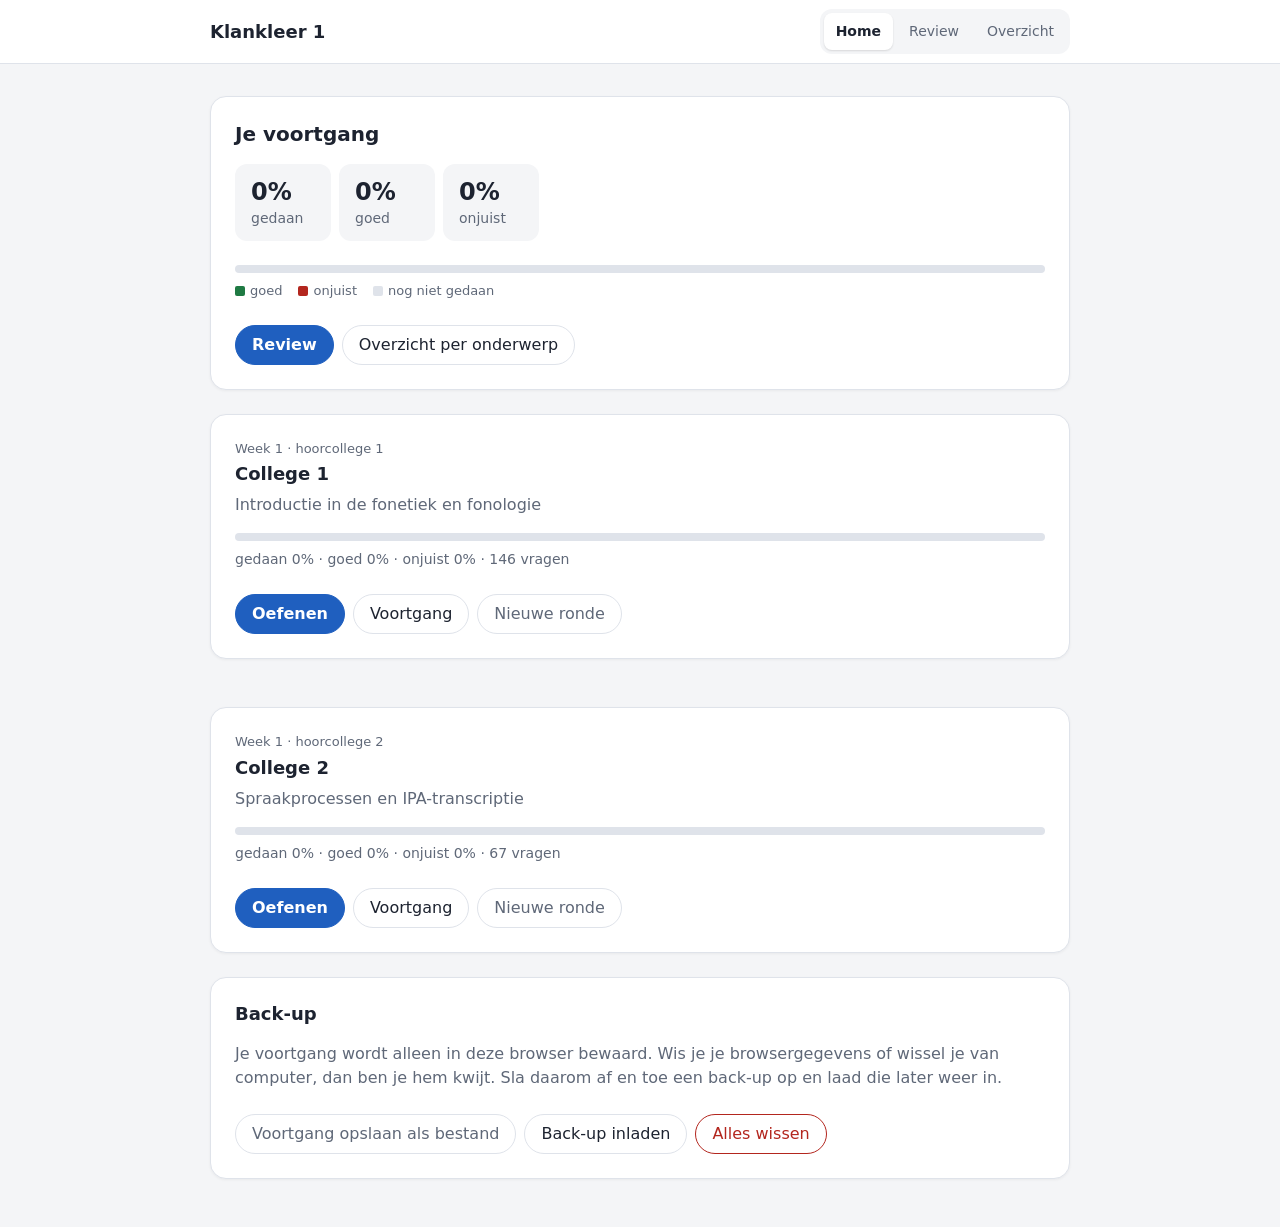
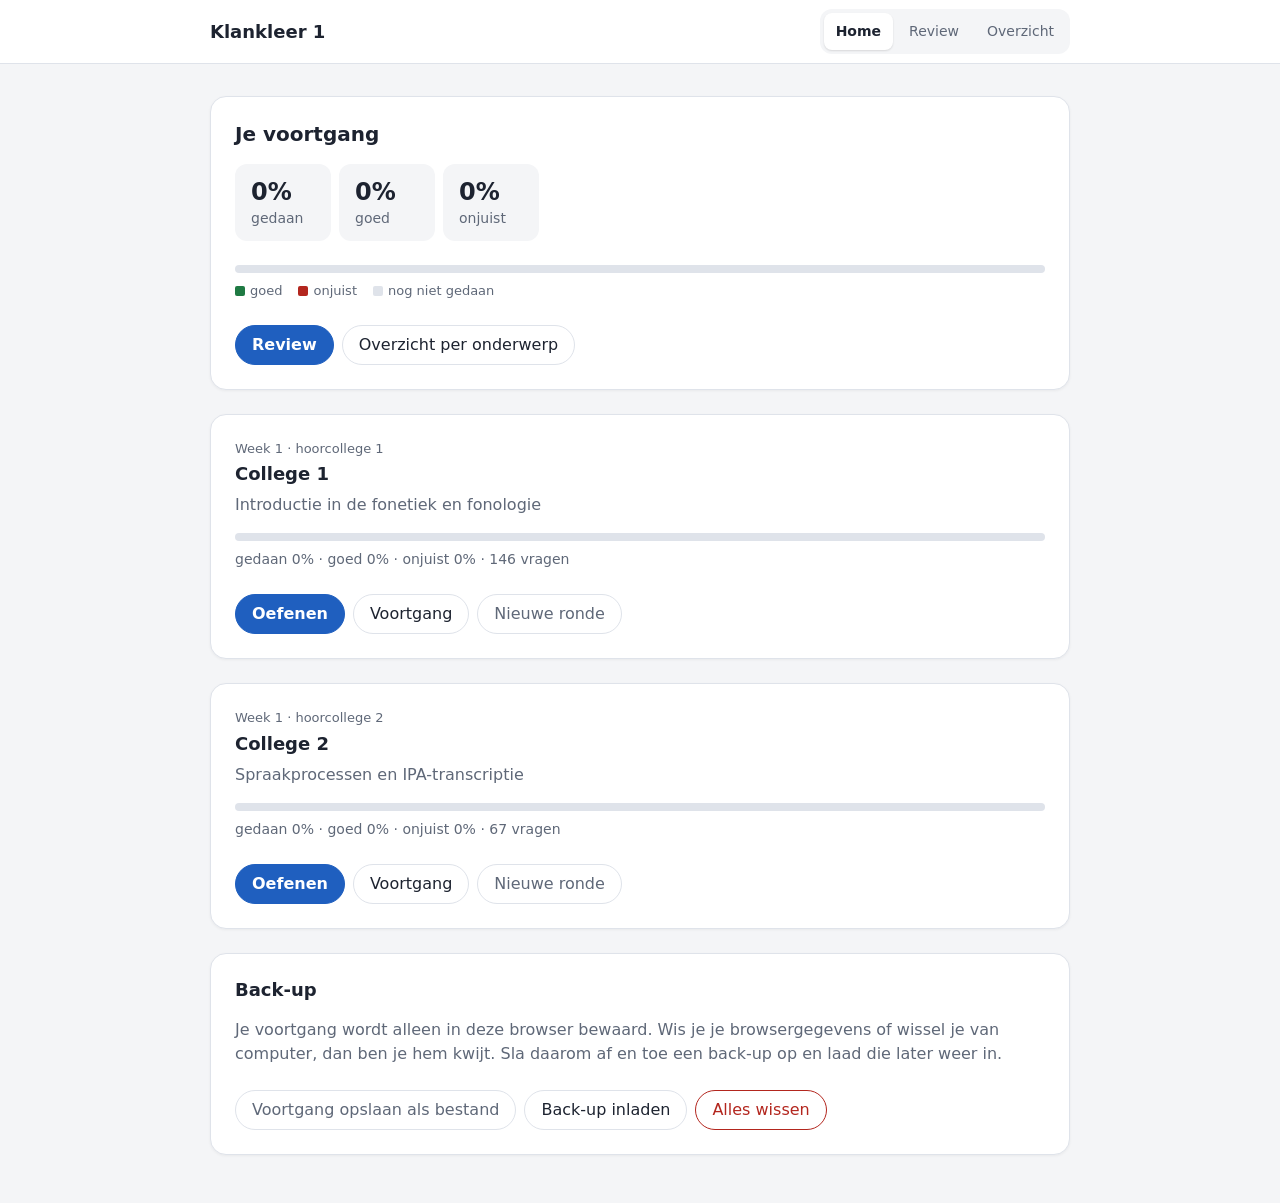
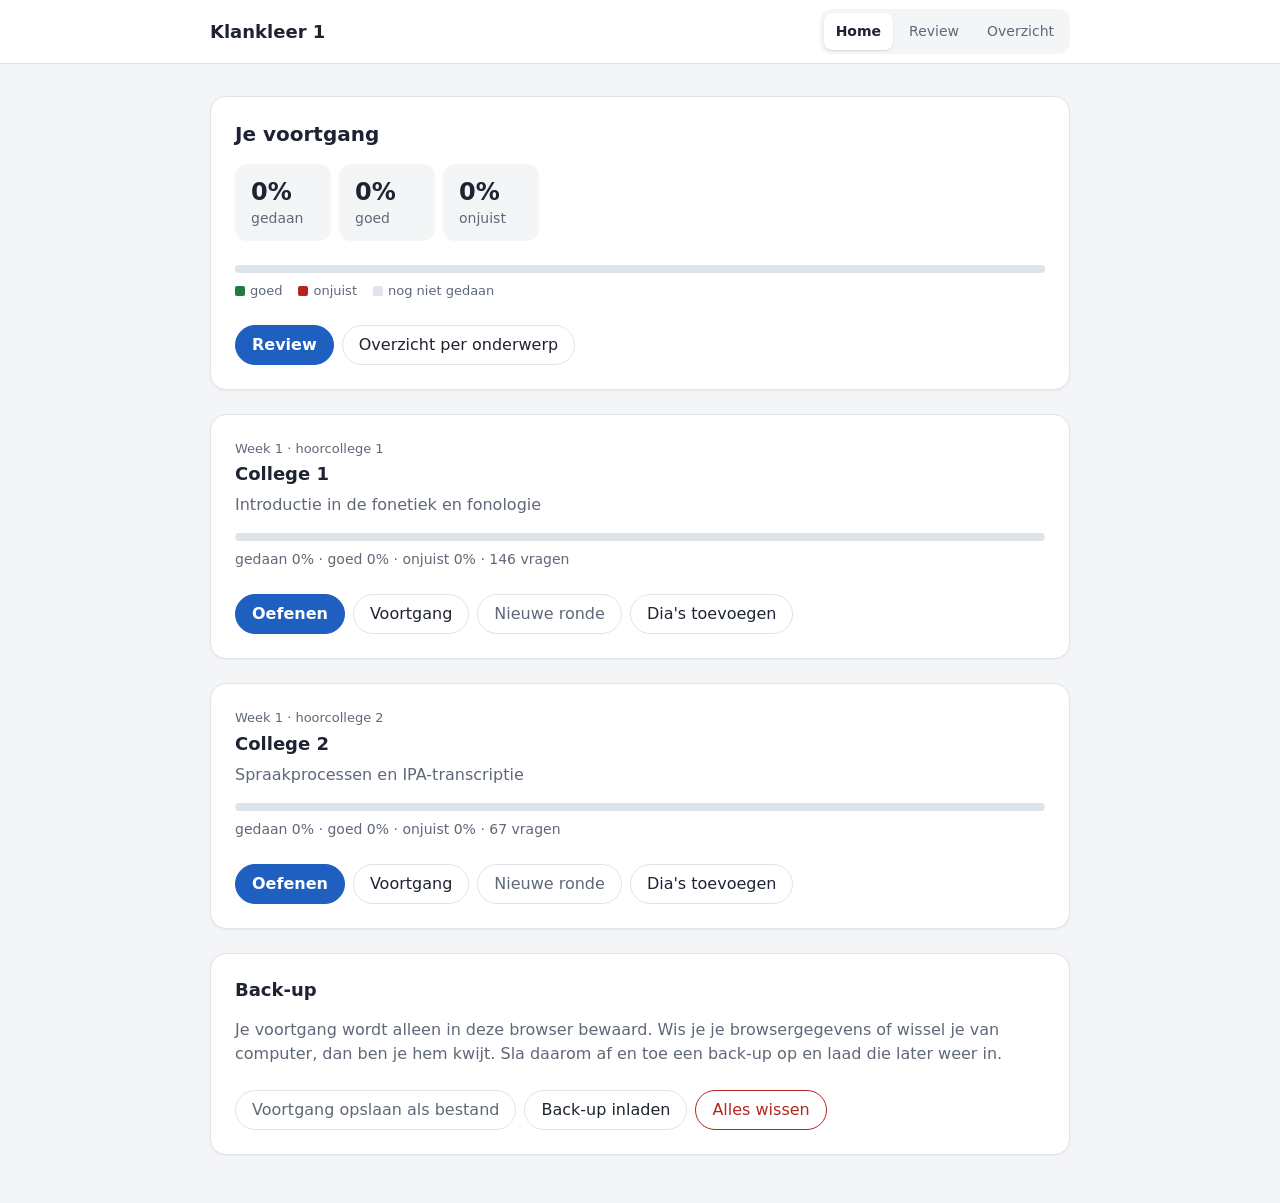
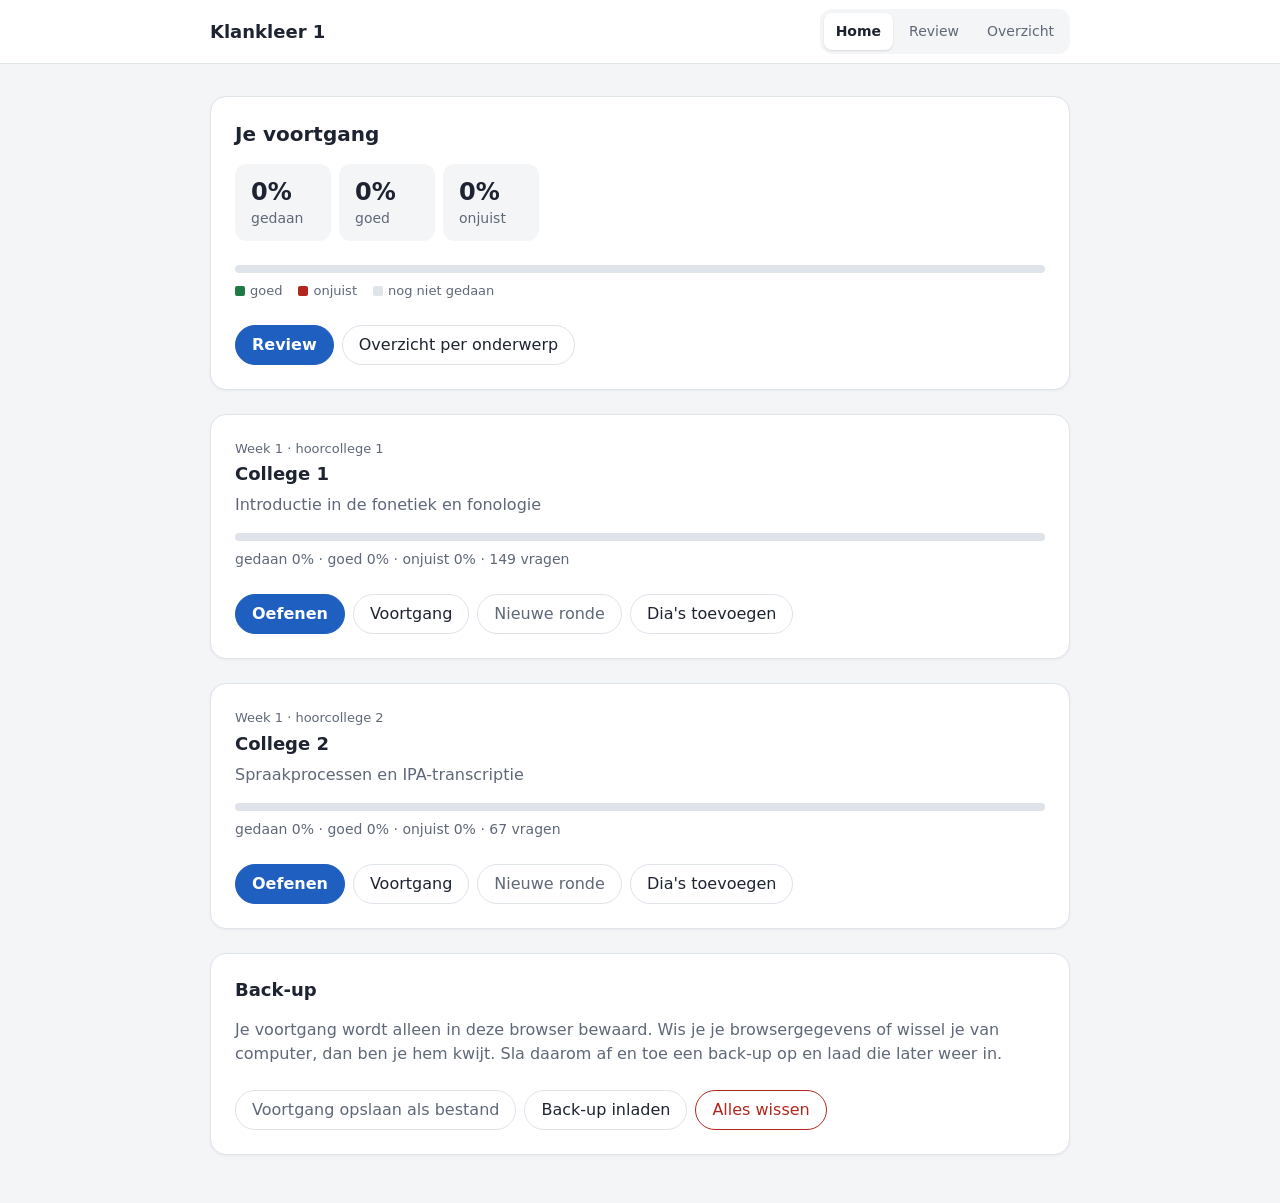
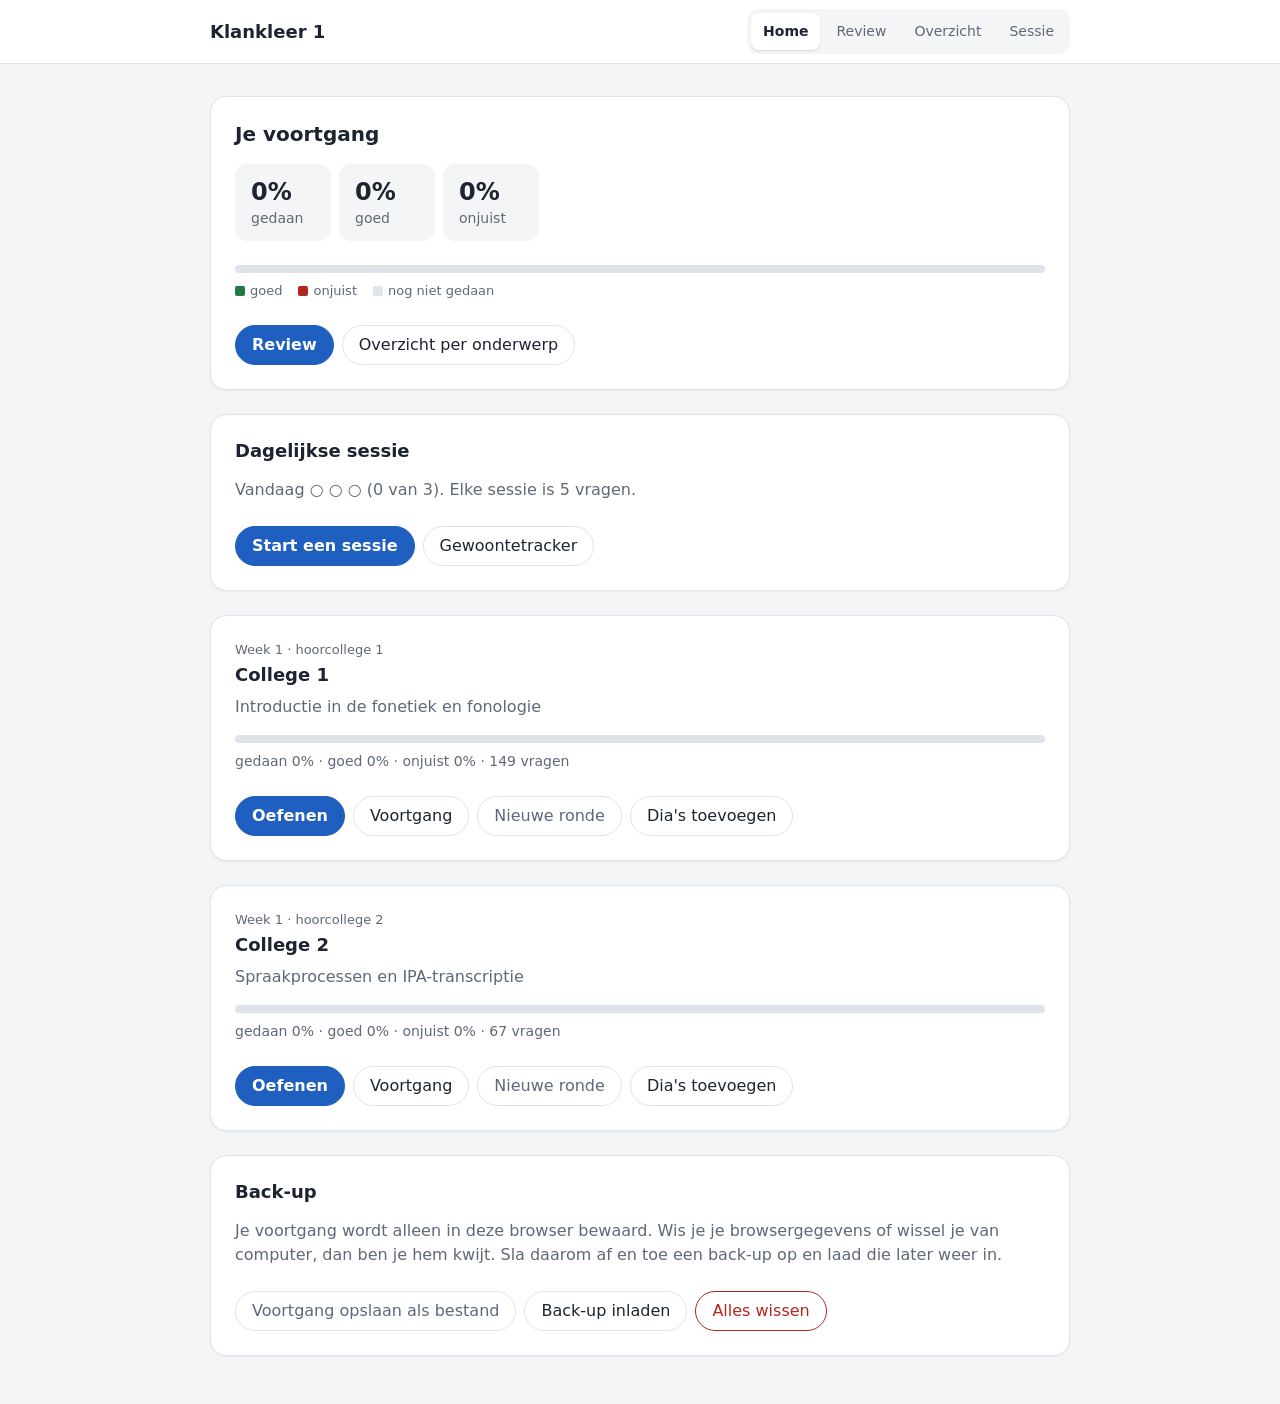
